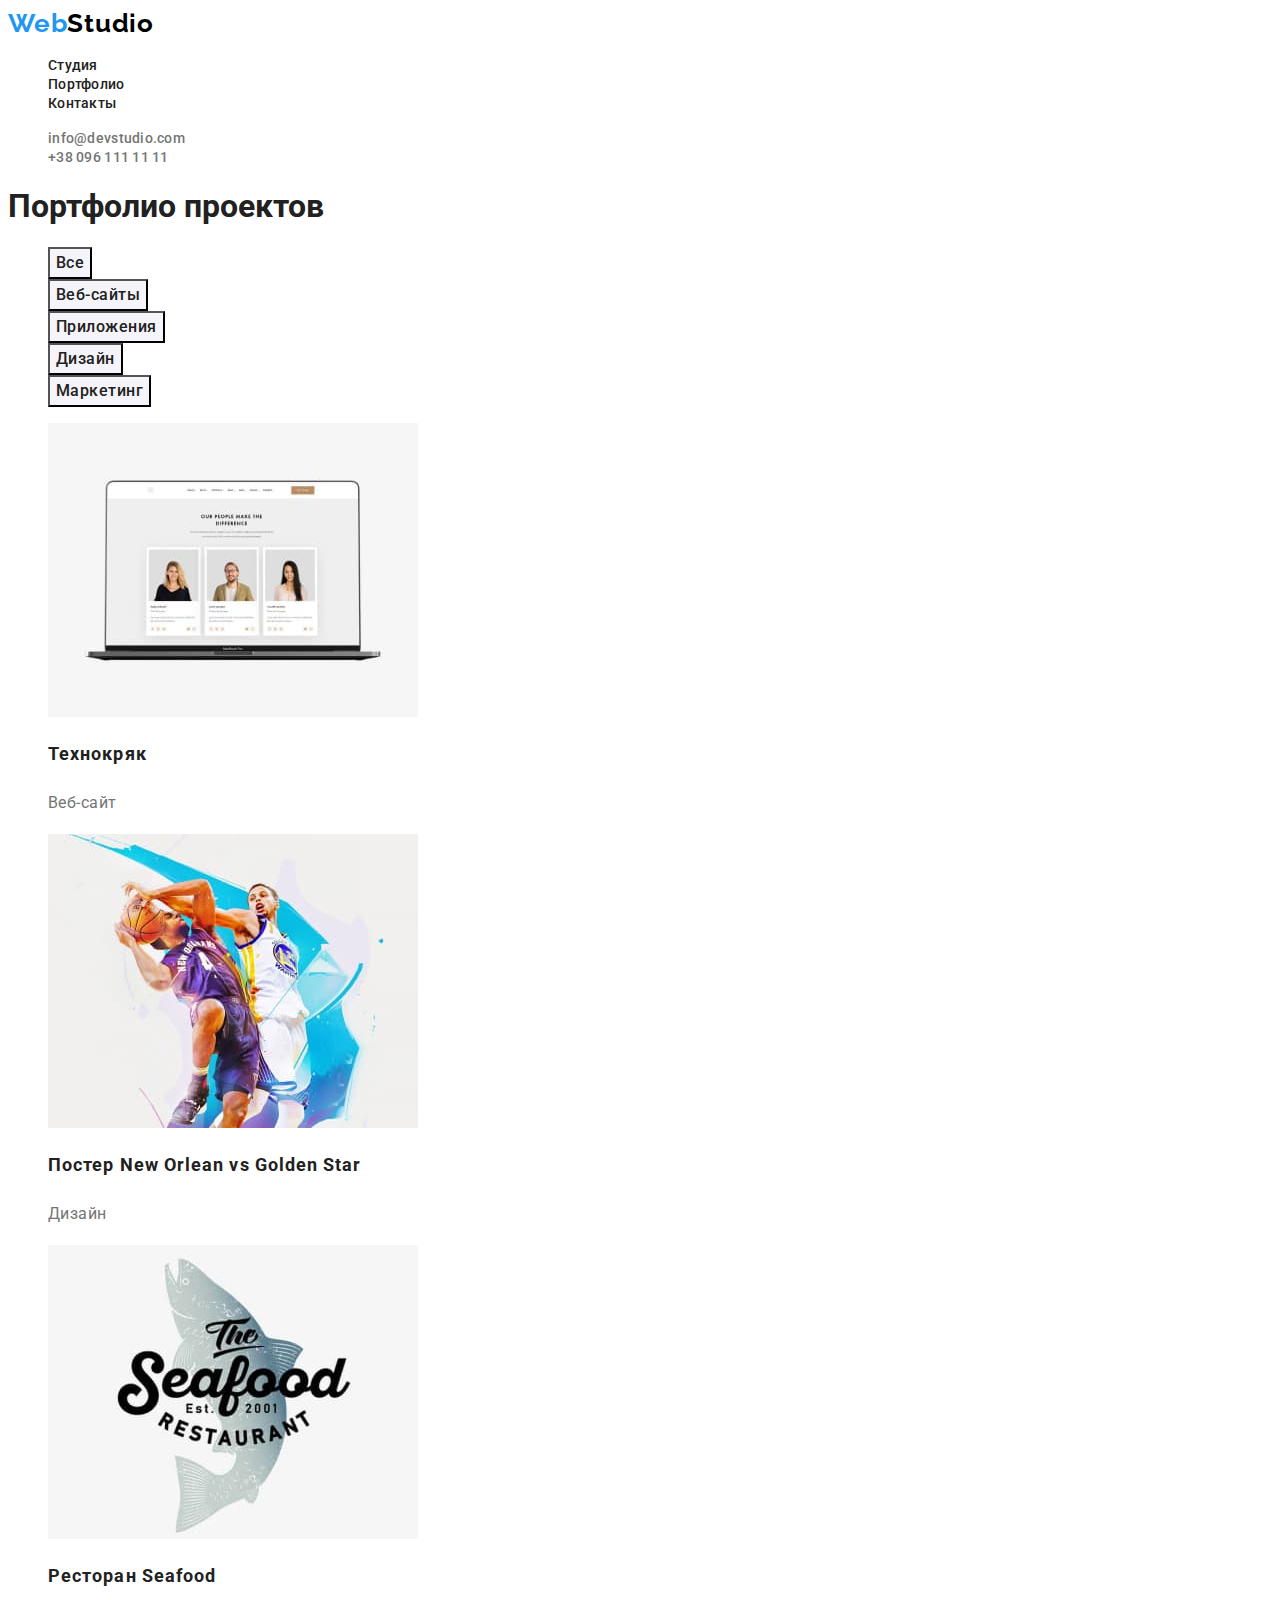
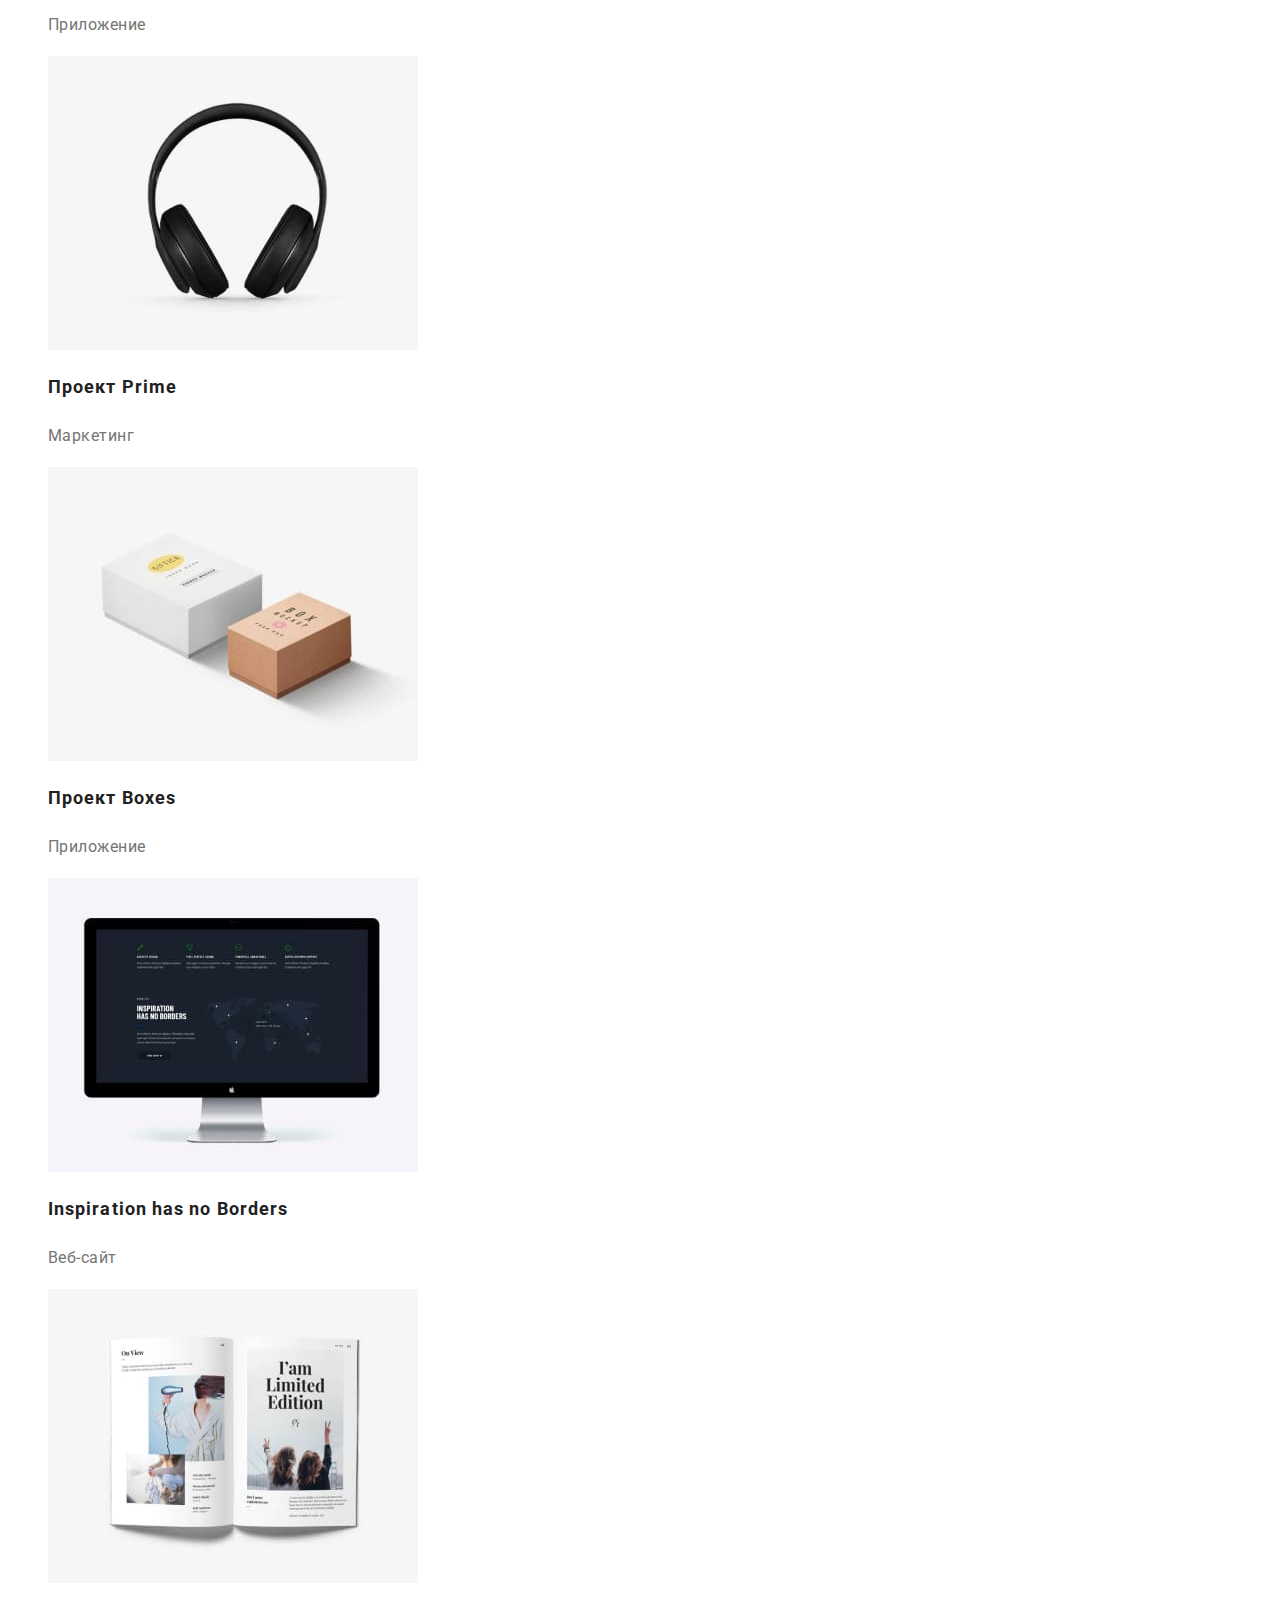
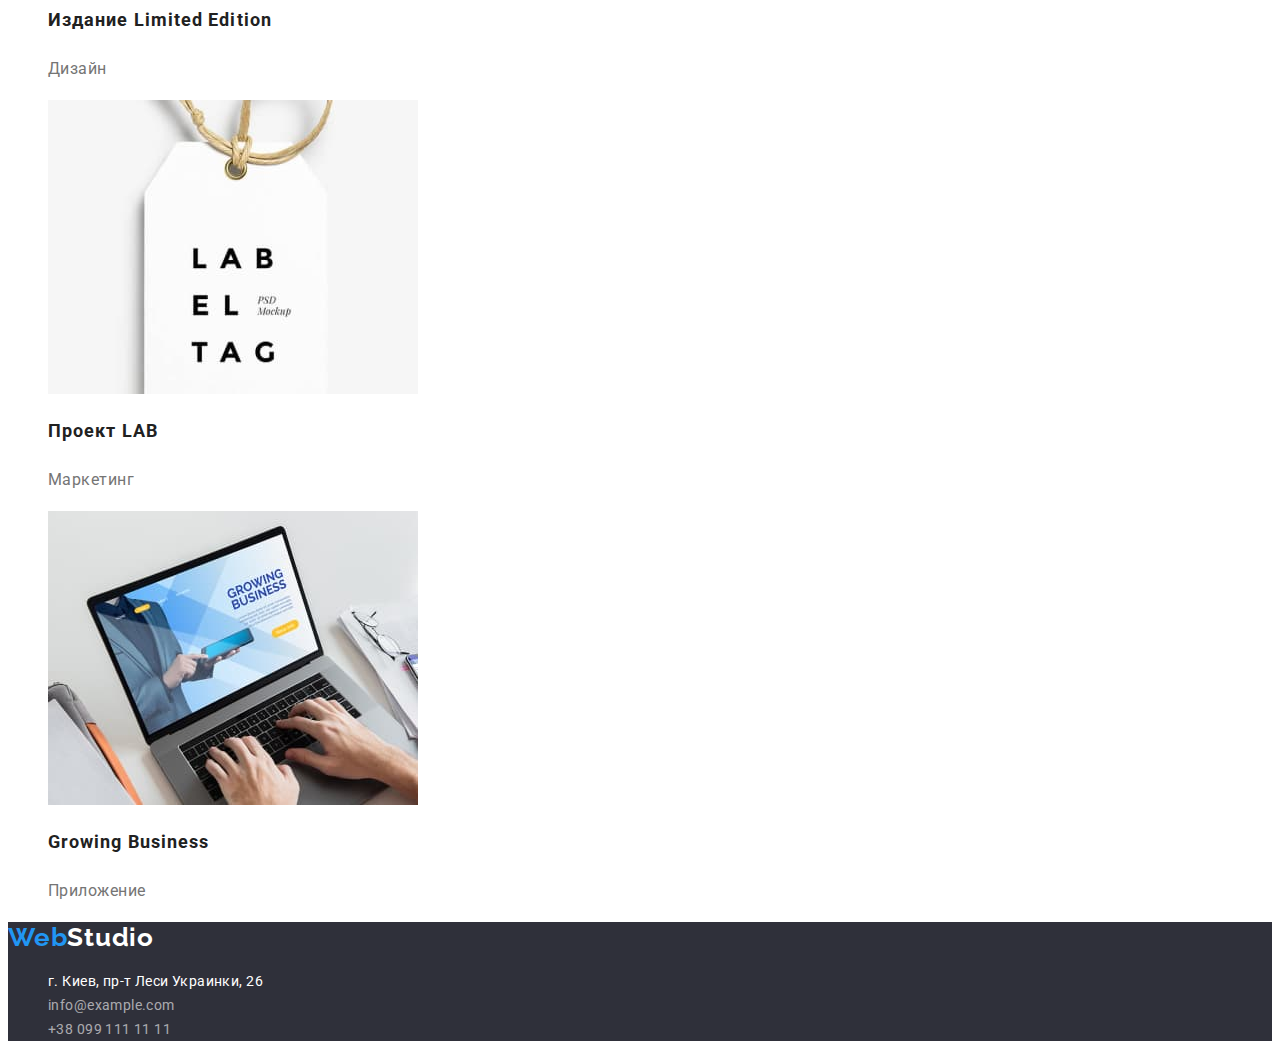
==== portfolio.html @ 9efcc140 "Копирует данные из репозитория №2" ====
<!DOCTYPE html>
<html lang="en">
  <head>
    <meta charset="UTF-8" />
    <meta http-equiv="X-UA-Compatible" content="IE=edge" />
    <meta name="viewport" content="width=device-width, initial-scale=1.0" />
    <title>Document</title>
    <link
      rel="stylesheet"
      href="https://cdnjs.cloudflare.com/ajax/libs/modern-normalize/1.1.0/modern-normalize.min.css"
      integrity="sha512-wpPYUAdjBVSE4KJnH1VR1HeZfpl1ub8YT/NKx4PuQ5NmX2tKuGu6U/JRp5y+Y8XG2tV+wKQpNHVUX03MfMFn9Q=="
      crossorigin="anonymous"
      referrerpolicy="no-referrer"
    />
    <link rel="stylesheet" href="./css/styles.css" />
    <link rel="preconnect" href="https://fonts.googleapis.com" />
    <link rel="preconnect" href="https://fonts.gstatic.com" crossorigin />
    <link
      href="https://fonts.googleapis.com/css2?family=Raleway:wght@700&family=Roboto:wght@400;500;700;900&display=swap"
      rel="stylesheet"
    />
  </head>
  <body>
    <!--Шапка сайта-->
    <header class="header">
      <nav>
        <a class="logo" href="./index.html">Web<span class="logo-part">Studio</span></a>
        <ul class="site-nav list">
          <li><a href="./index.html" class="link">Студия</a></li>
          <li><a href="./portfolio.html" class="link">Портфолио</a></li>
          <li><a href="" class="link">Контакты</a></li>
        </ul>
      </nav>
      <ul class="contacts list">
        <li><a href="mailto:info@devstudio.com" class="link">info@devstudio.com</a></li>
        <li><a href="tel:+380961111111" class="link">+38 096 111 11 11</a></li>
      </ul>
    </header>

    <!-- Основной контент -->
    <main>
      <!-- Портфолио проектов -->
      <section>
        <h1>Портфолио проектов</h1>
        <ul class="filter-list list">
          <li><button class="filter-item" type="button">Все</button></li>
          <li><button class="filter-item" type="button">Веб-сайты</button></li>
          <li><button class="filter-item" type="button">Приложения</button></li>
          <li><button class="filter-item" type="button">Дизайн</button></li>
          <li><button class="filter-item" type="button">Маркетинг</button></li>
        </ul>
        <ul class="projects-list list">
          <li>
            <img
              src="./images/project1.jpg"
              alt="ноутбук со страницей сайта"
              width="370"
              height="294"
            />
            <h2 class="project-title">Технокряк</h2>
            <p class="project-type">Веб-сайт</p>
          </li>
          <li>
            <img
              src="./images/project2.jpg"
              alt="двое мужчин играют в баскетбол "
              width="370"
              height="294"
            />
            <h2 class="project-title">Постер <span lang="en">New Orlean vs Golden Star</span></h2>
            <p class="project-type">Дизайн</p>
          </li>
          <li>
            <img src="./images/project3.jpg" alt="логотип ресторана" width="370" height="294" />
            <h2 class="project-title">Ресторан <span lang="en">Seafood</span></h2>
            <p class="project-type">Приложение</p>
          </li>
          <li>
            <img src="./images/project4.jpg" alt="наушники" width="370" height="294" />
            <h2 class="project-title">Проект <span lang="en">Prime</span></h2>
            <p class="project-type">Маркетинг</p>
          </li>
          <li>
            <img src="./images/project5.jpg" alt="две коробки" width="370" height="294" />
            <h2 class="project-title">Проект <span lang="en">Boxes</span></h2>
            <p class="project-type">Приложение</p>
          </li>
          <li>
            <img src="./images/project6.jpg" alt="монитор компьютера" width="370" height="294" />
            <h2 class="project-title" lang="en">Inspiration has no Borders</h2>
            <p class="project-type">Веб-сайт</p>
          </li>
          <li>
            <img src="./images/project7.jpg" alt="раскрытый журнал" width="370" height="294" />
            <h2 class="project-title">Издание <span lang="en">Limited Edition</span></h2>
            <p class="project-type">Дизайн</p>
          </li>
          <li>
            <img src="./images/project8.jpg" alt="этикетка с логотипом" width="370" height="294" />
            <h2 class="project-title">Проект <span lang="en">LAB</span></h2>
            <p class="project-type">Маркетинг</p>
          </li>
          <li>
            <img
              src="./images/project9.jpg"
              alt="руки на клавиатуре ноутбука"
              width="370"
              height="294"
            />
            <h2 class="project-title" lang="en">Growing Business</h2>
            <p class="project-type">Приложение</p>
          </li>
        </ul>
      </section>
    </main>

    <!--Подвал сайта-->
    <footer class="footer">
      <a class="logo" href="./index.html">Web<span class="logo-studio">Studio</span></a>
      <address class="address">
        <ul class="list">
          <li>
            <a
              class="location"
              href="https://goo.gl/maps/8b3qc9g8HUJVJRzd8"
              target="_blank"
              rel="noopener noreferrer"
              >г. Киев, пр-т Леси Украинки, 26</a
            >
          </li>
          <li>
            <a class="address-contacts" href="mailto:info@example.com">info@example.com</a>
          </li>
          <li>
            <a class="address-contacts" href="tel:+380991111111">+38 099 111 11 11</a>
          </li>
        </ul>
      </address>
    </footer>
  </body>
</html>
---- css/styles.css ----
:root {
  --accent-color: #2196f3;
  --main-txt-color: #212121;
  --secondary-txt-color: #757575;
  --contrast-txt-color: #ffffff;
  --main-title-color: #212121;
}

body {
  background-color: #ffffff;
  color: #212121;
  font-family: Roboto, sans-serif;
}

.list {
  list-style: none;
}

/* ---------------Шапка сайта--------------- */

.logo {
  font-family: Raleway;
  font-weight: 700;
  font-size: 26px;
  line-height: 1.19;
  letter-spacing: 0.03em;
  color: var(--accent-color);
  text-decoration: none;
}

.logo-part {
  color: #000000;
}

.site-nav .link {
  font-weight: 500;
  font-size: 14px;
  line-height: 1.14;
  letter-spacing: 0.02em;
  color: var(--main-txt-color);
  text-decoration: none;
}
.site-nav .link:hover,
.site-nav .link:focus {
  color: var(--accent-color);
}
.contacts .link {
  font-weight: 500;
  font-size: 14px;
  line-height: 1.14;
  letter-spacing: 0.02em;
  color: var(--secondary-txt-color);
  text-decoration: none;
}

.contacts .link:hover,
.contacts .link:focus {
  color: var(--accent-color);
}

/* ---------------Подвал сайта--------------- */
.logo-studio {
  color: var(--contrast-txt-color);
}

.footer {
  background-color: #2f303a;
}

.location {
  font-style: normal;
  font-size: 14px;
  line-height: 24px;
  letter-spacing: 0.03em;
  color: var(--contrast-txt-color);
  text-decoration: none;
}

.location:hover,
.location:focus {
  color: var(--accent-color);
}

.address-contacts {
  font-style: normal;
  font-size: 14px;
  line-height: 24px;
  letter-spacing: 0.03em;
  color: rgba(255, 255, 255, 0.6);
  text-decoration: none;
}

.address-contacts:hover,
.address-contacts:focus {
  color: var(--accent-color);
}

/* ---------------Страница Студия--------------- */
/* ---------------Главный баннер--------------- */
.hero {
  color: var(--contrast-txt-color);
  background-color: #2f303a;
}

.hero-title {
  font-weight: 900;
  font-size: 44px;
  line-height: 1.36;
  text-align: center;
  letter-spacing: 0.06em;
  text-transform: uppercase;
}

.hero-button {
  font-family: inherit;
  cursor: pointer;
  font-weight: 700;
  font-size: 16px;
  line-height: 1.88;
  text-align: center;
  letter-spacing: 0.06em;
  color: var(--contrast-txt-color);
  background-color: var(--accent-color);
}

.hero-button:hover,
.hero-button:focus {
  background-color: #188ce8;
}

/* ---------------Особенности--------------- */
.features-name {
  font-weight: 700;
  font-size: 14px;
  line-height: 1.14;
  letter-spacing: 0.03em;
  text-transform: uppercase;
}

.features-text {
  font-size: 14px;
  line-height: 1.7;
  letter-spacing: 0.03em;
  color: var(--secondary-txt-color);
}

/* ---------------Чем мы занимаемся--------------- */
.section-title {
  font-weight: 700;
  font-size: 36px;
  line-height: 1.17;
  text-align: center;
  letter-spacing: 0.03em;
  color: var(--main-title-color);
}
/* ---------------Наша команда--------------- */

.team {
  text-align: center;
  letter-spacing: 0.03em;
  background-color: #f5f4fa;
}

.member-item {
  font-size: 16px;
  line-height: 1.2;
}

.member-name {
  font-weight: 500;
}

.member-position {
  color: var(--secondary-txt-color);
}

/* ---------------Страница Портфолио--------------- */
/* ---------------Портфолио проектов--------------- */

.filter-item {
  cursor: pointer;
  font-family: inherit;
  font-weight: 500;
  font-size: 16px;
  line-height: 1.63;
  text-align: center;
  letter-spacing: 0.03em;
  color: var(--main-txt-color);
  background-color: #f5f4fa;
}

.filter-item:hover,
.filter-item:focus {
  color: var(--contrast-txt-color);
  background-color: var(--accent-color);
}

.project-title {
  font-weight: 700;
  font-size: 18px;
  line-height: 2;
  letter-spacing: 0.06em;
}
.project-type {
  font-size: 16px;
  line-height: 1.88;
  letter-spacing: 0.03em;
  color: var(--secondary-txt-color);
}
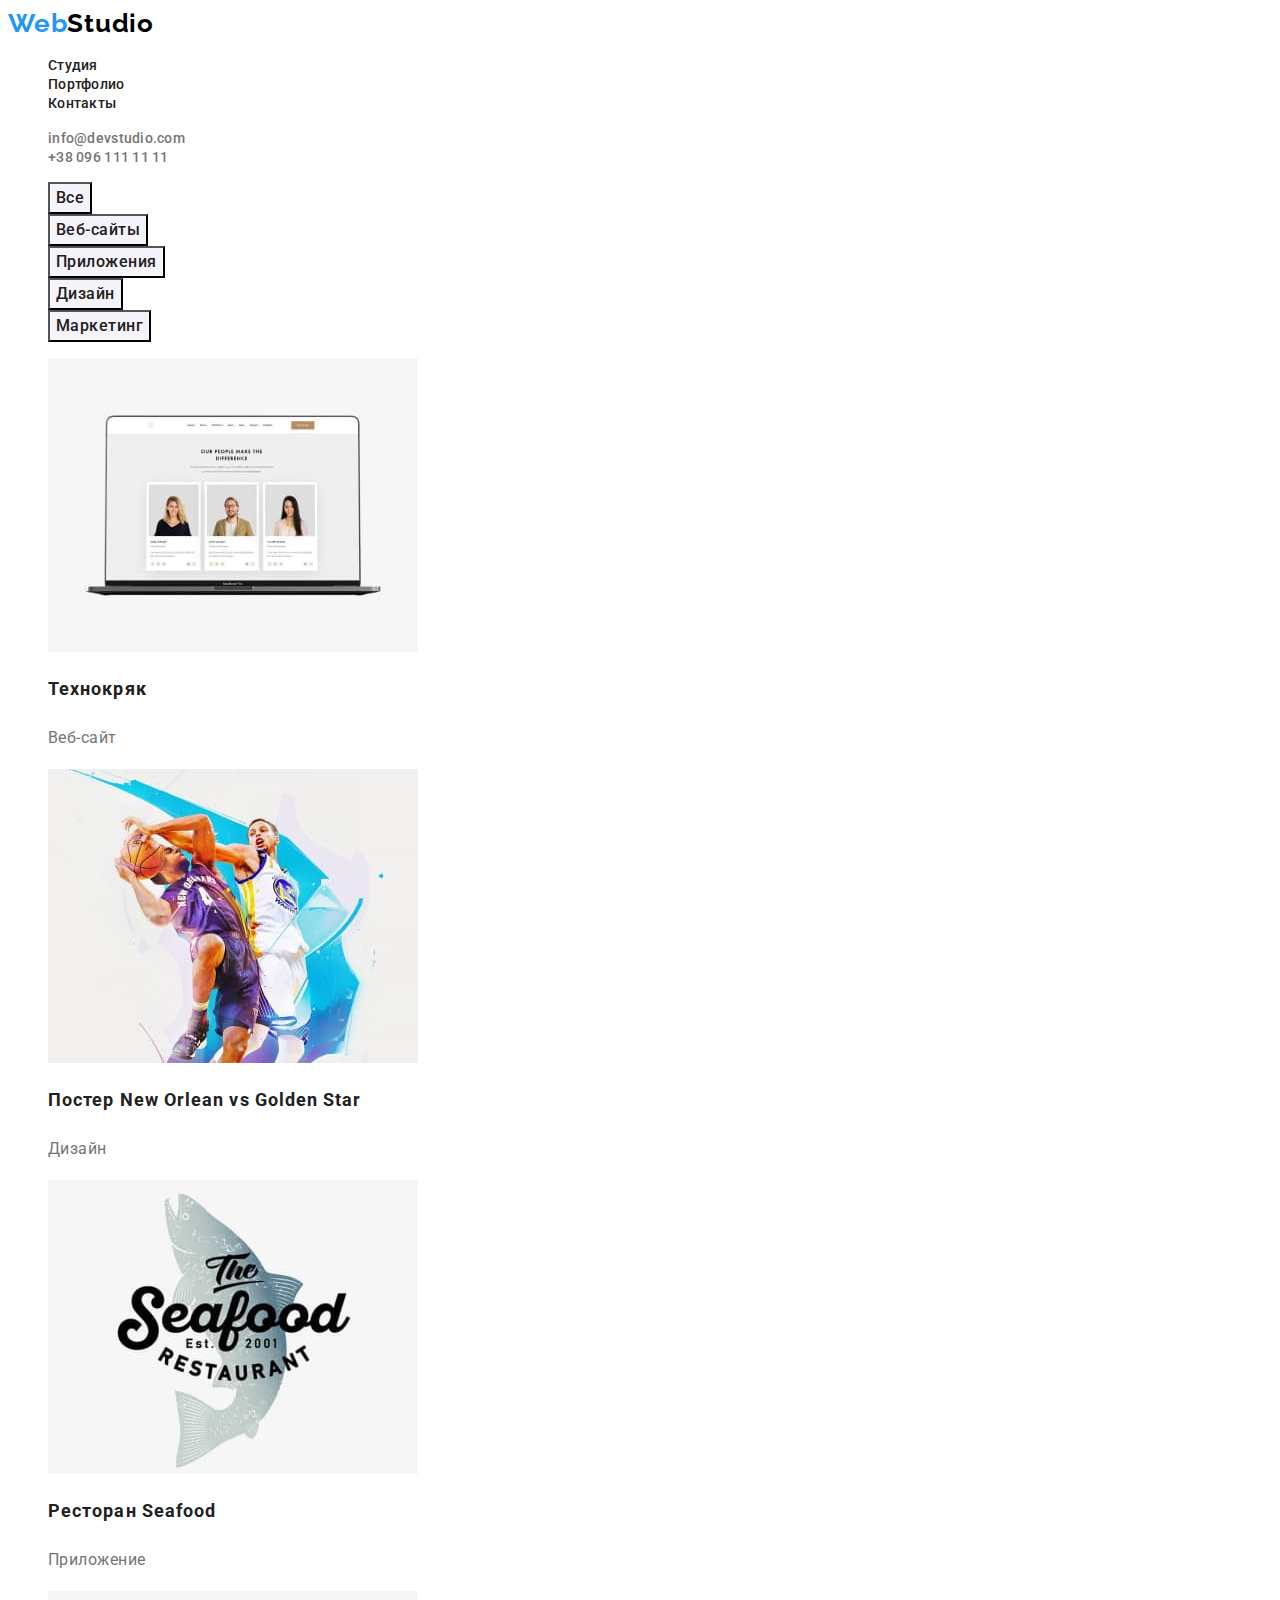
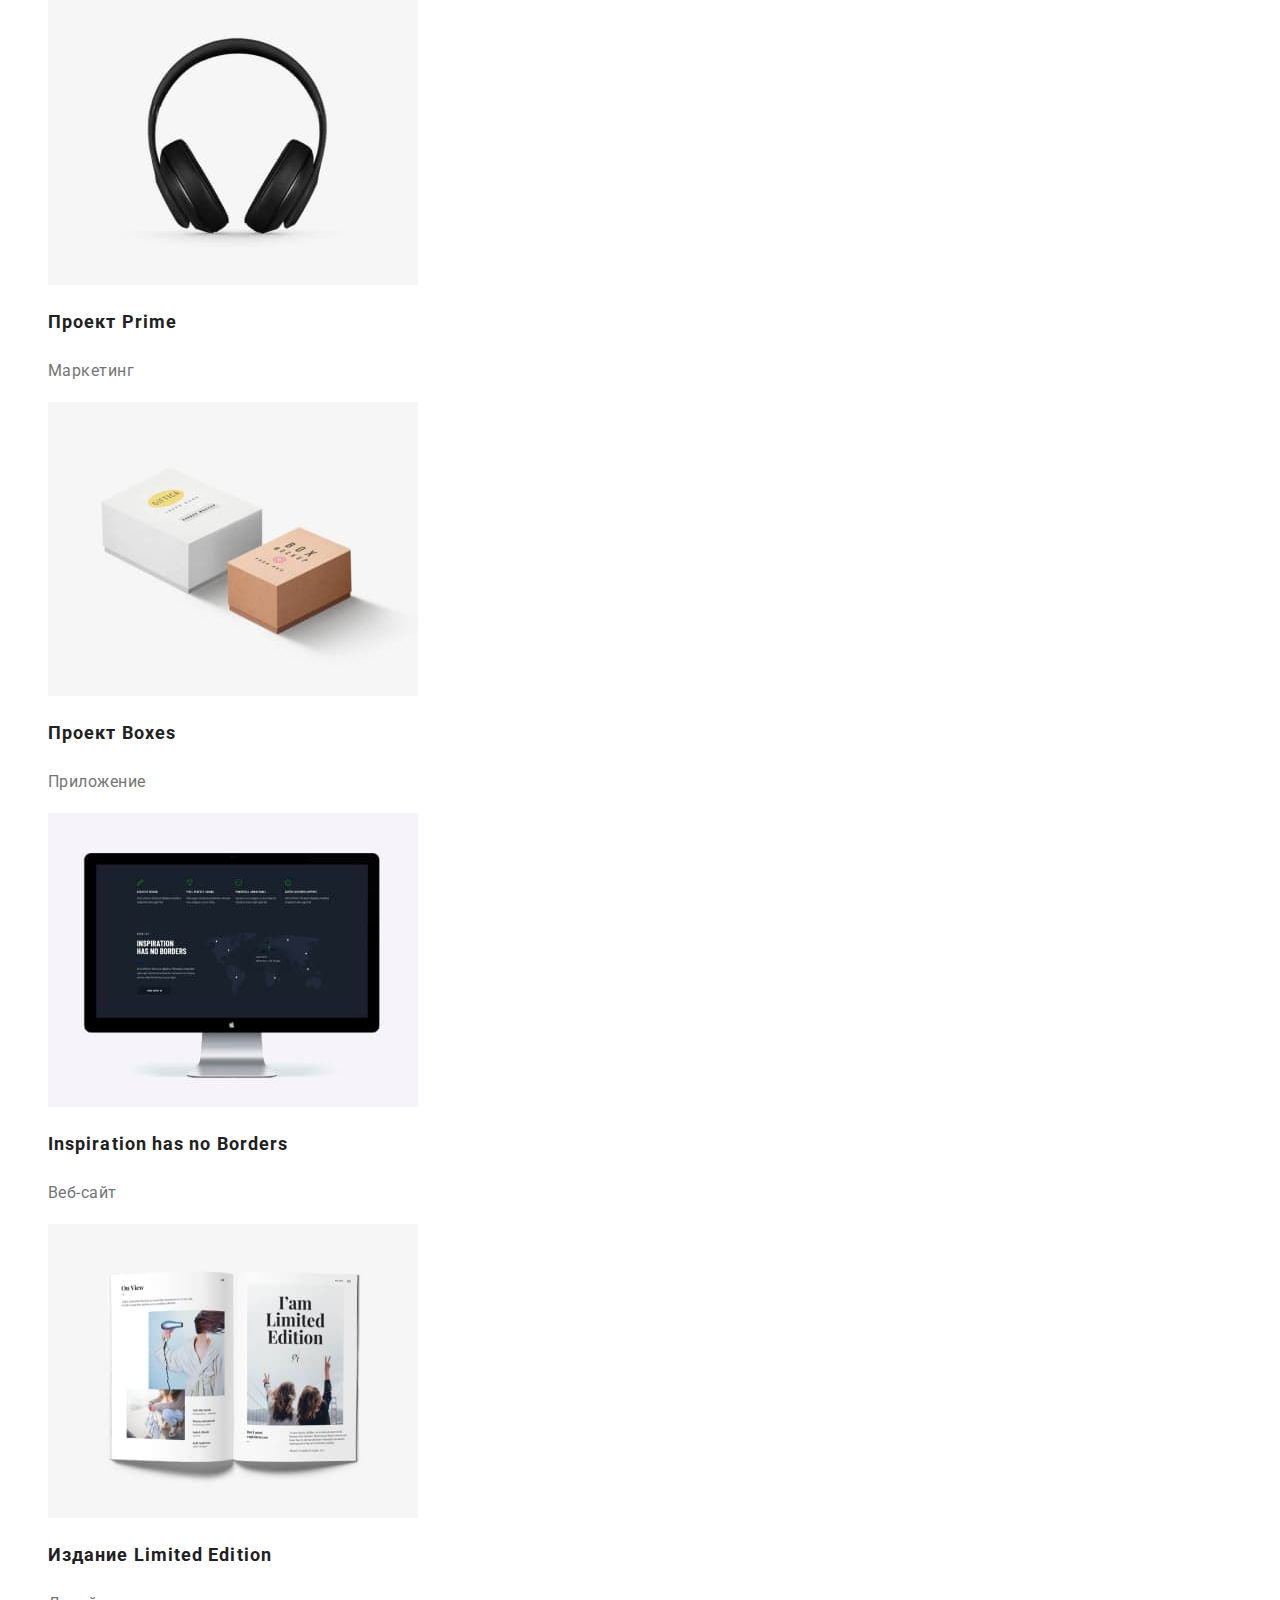
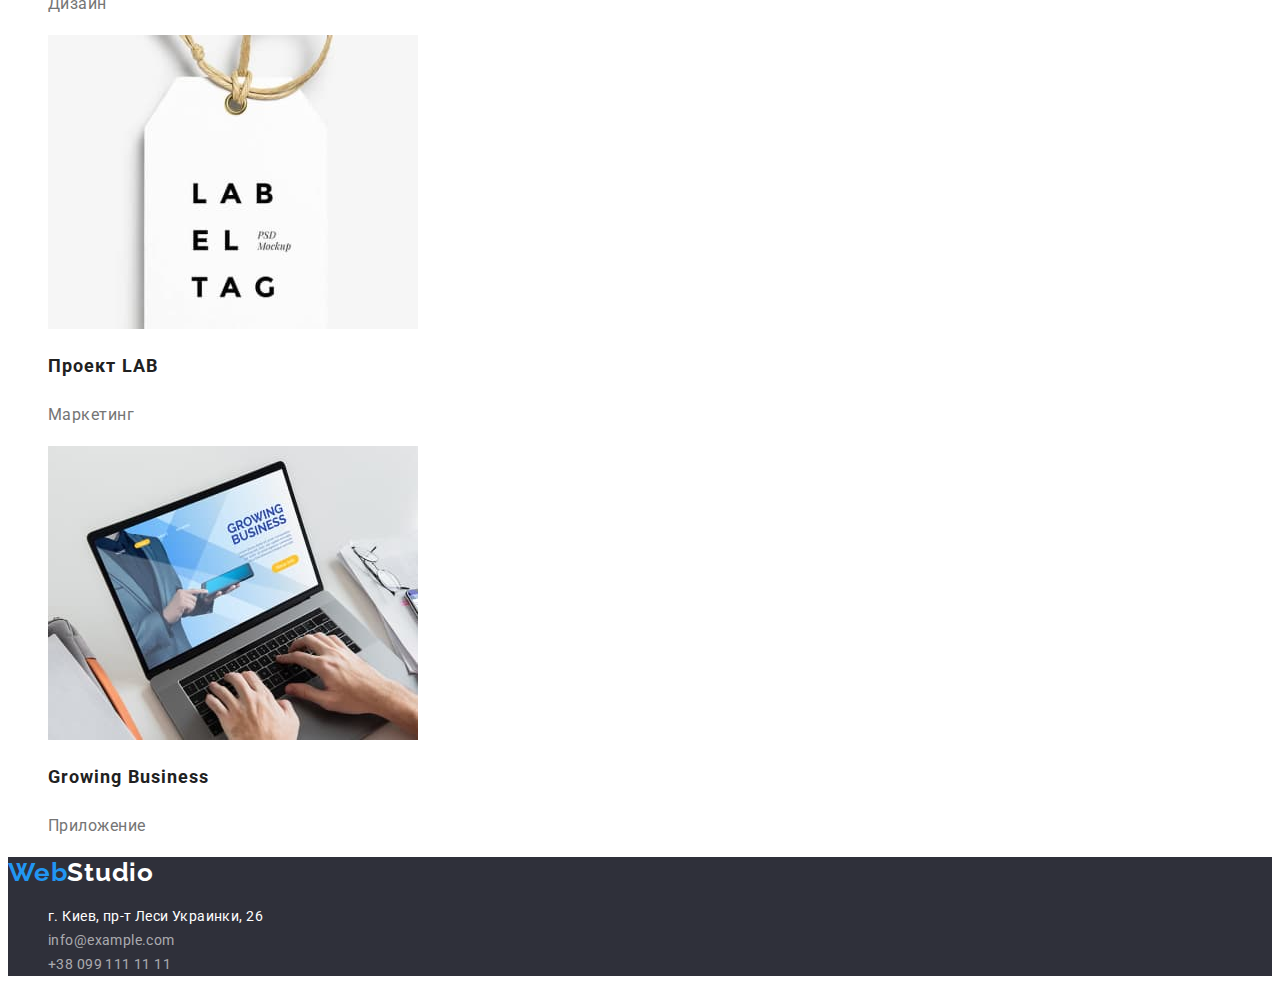
==== commit 9c50480b: "Скрывает заголовки" ====
--- a/portfolio.html
+++ b/portfolio.html
@@ -41,7 +41,7 @@
     <main>
       <!-- Портфолио проектов -->
       <section>
-        <h1>Портфолио проектов</h1>
+        <h1 class="visually-hidden">Портфолио проектов</h1>
         <ul class="filter-list list">
           <li><button class="filter-item" type="button">Все</button></li>
           <li><button class="filter-item" type="button">Веб-сайты</button></li>
--- a/css/styles.css
+++ b/css/styles.css
@@ -16,6 +16,17 @@
   list-style: none;
 }
 
+.visually-hidden {
+  position: absolute;
+  clip: rect(0 0 0 0);
+  width: 1px;
+  height: 1px;
+  margin: -1px;
+  border: 0;
+  padding: 0;
+  overflow: hidden;
+}
+
 /* ---------------Шапка сайта--------------- */
 
 .logo {
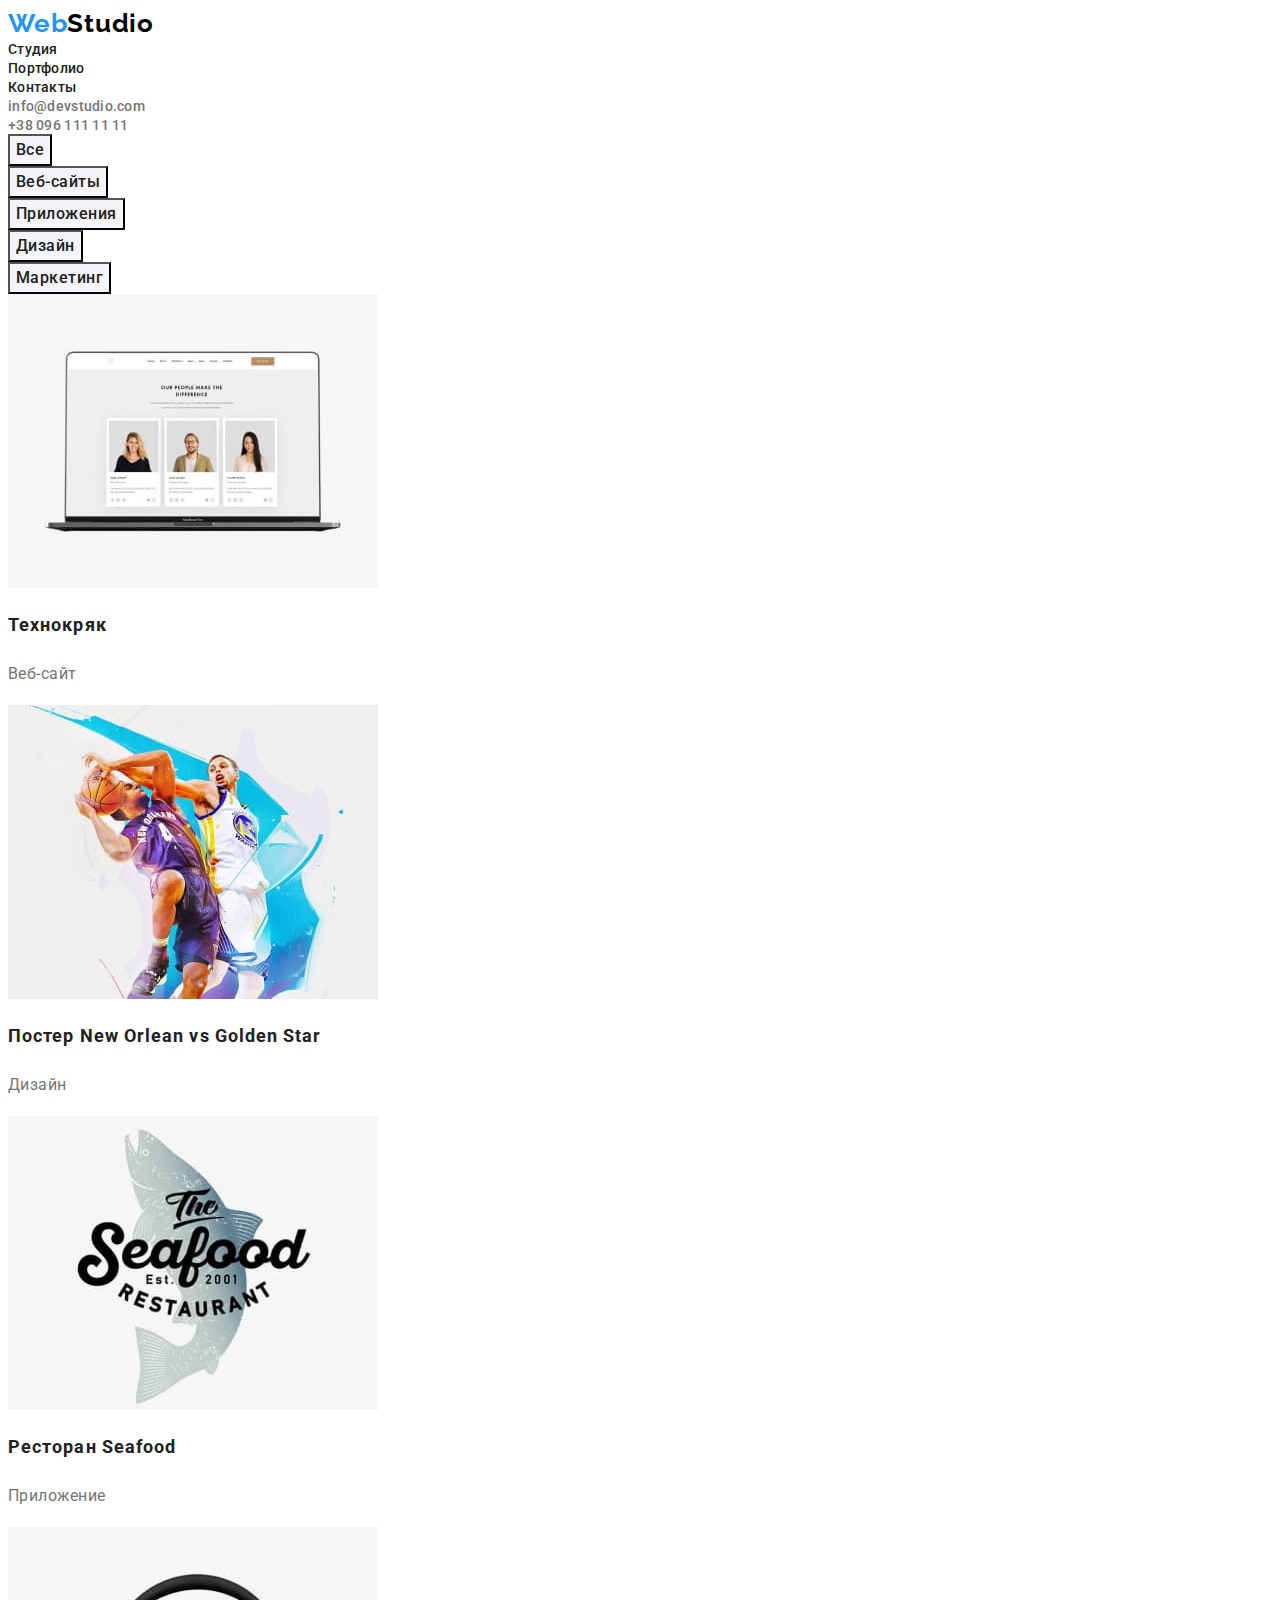
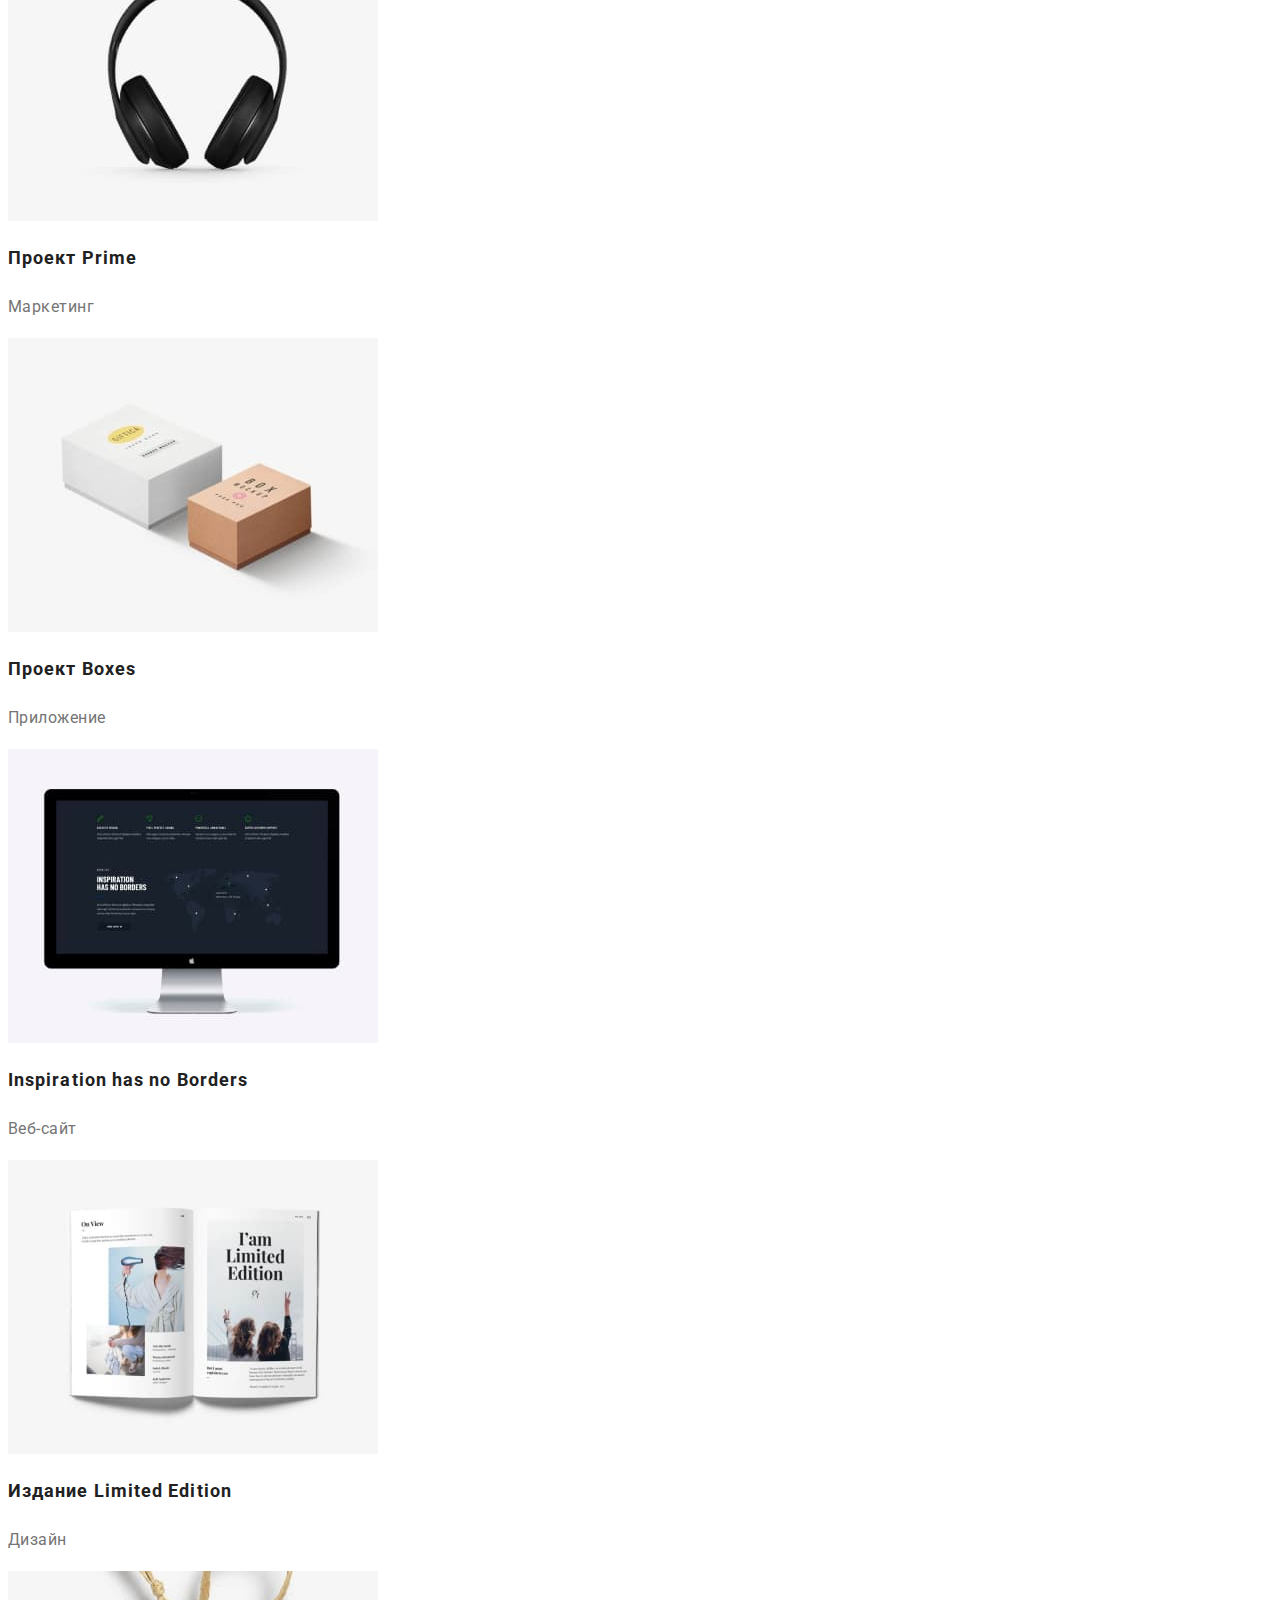
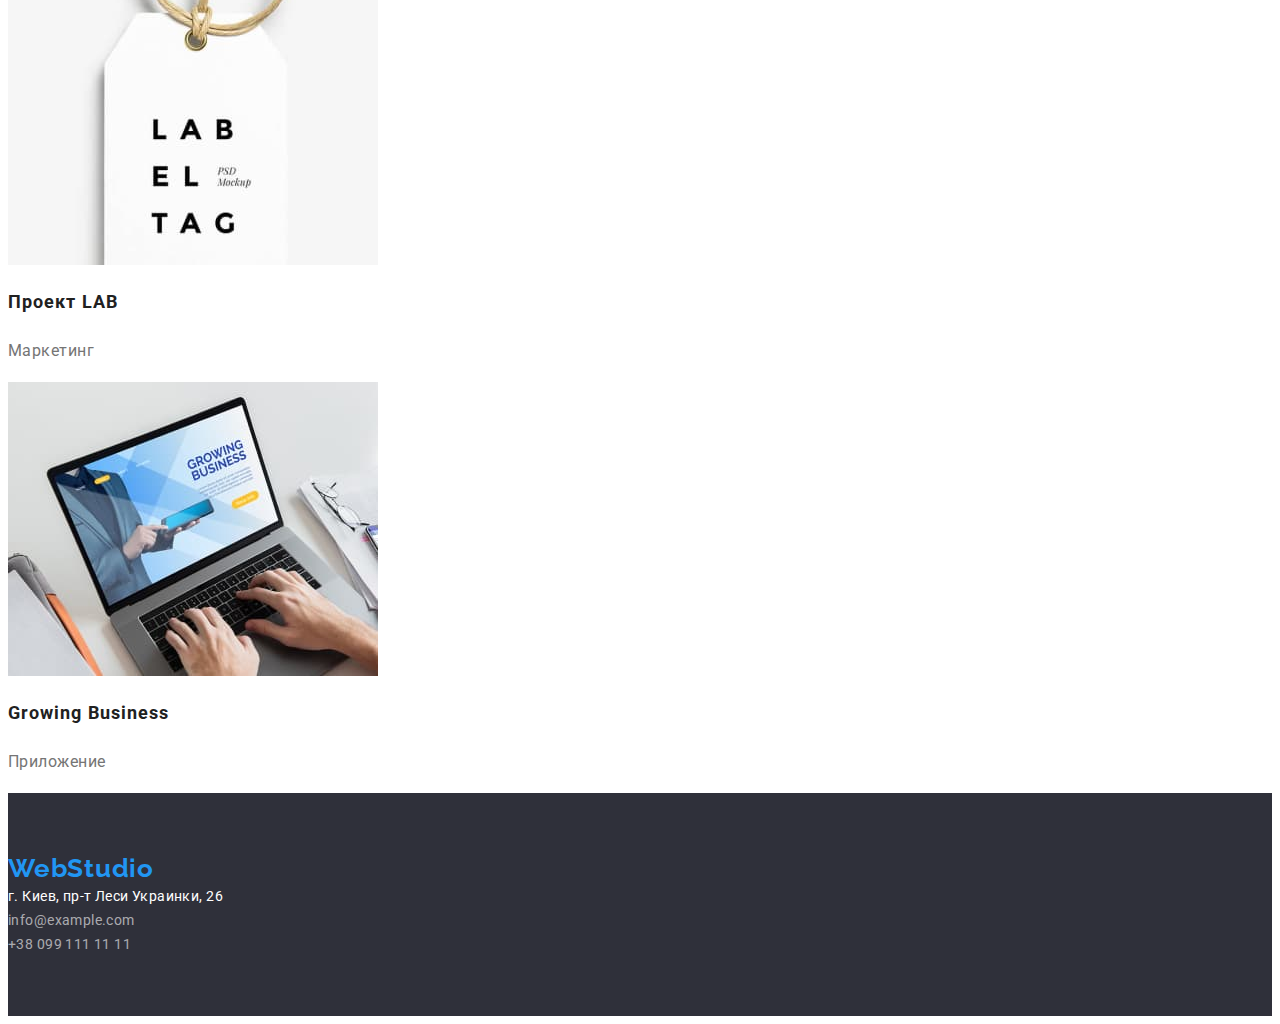
==== commit 37b2fc5a: "Добавляет геометрию блоков на главной странице" ====
--- a/portfolio.html
+++ b/portfolio.html
@@ -4,7 +4,13 @@
     <meta charset="UTF-8" />
     <meta http-equiv="X-UA-Compatible" content="IE=edge" />
     <meta name="viewport" content="width=device-width, initial-scale=1.0" />
-    <title>Document</title>
+    <title>Студия</title>
+    <link
+      href="https://fonts.googleapis.com/css2?family=Raleway:wght@700&family=Roboto:wght@400;500;700;900&display=swap"
+      rel="stylesheet"
+    />
+    <link rel="preconnect" href="https://fonts.googleapis.com" />
+    <link rel="preconnect" href="https://fonts.gstatic.com" crossorigin />
     <link
       rel="stylesheet"
       href="https://cdnjs.cloudflare.com/ajax/libs/modern-normalize/1.1.0/modern-normalize.min.css"
@@ -13,12 +19,6 @@
       referrerpolicy="no-referrer"
     />
     <link rel="stylesheet" href="./css/styles.css" />
-    <link rel="preconnect" href="https://fonts.googleapis.com" />
-    <link rel="preconnect" href="https://fonts.gstatic.com" crossorigin />
-    <link
-      href="https://fonts.googleapis.com/css2?family=Raleway:wght@700&family=Roboto:wght@400;500;700;900&display=swap"
-      rel="stylesheet"
-    />
   </head>
   <body>
     <!--Шапка сайта-->
--- a/css/styles.css
+++ b/css/styles.css
@@ -13,6 +13,8 @@
 }
 
 .list {
+  padding: 0;
+  margin: 0;
   list-style: none;
 }
 
@@ -27,6 +29,18 @@
   overflow: hidden;
 }
 
+.container {
+  width: 1200px;
+  margin: 0 auto;
+  padding: 0 15px;
+  outline: 2px solid tomato;
+}
+
+.section {
+  padding-top: 94px;
+  padding-bottom: 94px;
+}
+
 /* ---------------Шапка сайта--------------- */
 
 .logo {
@@ -70,11 +84,16 @@
 }
 
 /* ---------------Подвал сайта--------------- */
+/* .footer a {
+  display: inline-block; */
+}
 .logo-studio {
   color: var(--contrast-txt-color);
 }
 
 .footer {
+  padding-top: 60px;
+  padding-bottom: 60px;
   background-color: #2f303a;
 }
 
@@ -105,19 +124,24 @@
 .address-contacts:focus {
   color: var(--accent-color);
 }
+
 
 /* ---------------Страница Студия--------------- */
 /* ---------------Главный баннер--------------- */
 .hero {
   color: var(--contrast-txt-color);
   background-color: #2f303a;
+
+  text-align: center;
 }
 
 .hero-title {
+  margin-top: 0;
+  margin-bottom: 30px;
   font-weight: 900;
   font-size: 44px;
   line-height: 1.36;
-  text-align: center;
+
   letter-spacing: 0.06em;
   text-transform: uppercase;
 }
@@ -141,6 +165,9 @@
 
 /* ---------------Особенности--------------- */
 .features-name {
+  margin-top: 0;
+  margin-bottom: 10;
+
   font-weight: 700;
   font-size: 14px;
   line-height: 1.14;
@@ -149,6 +176,8 @@
 }
 
 .features-text {
+  margin-top: 0;
+  margin-bottom: 0;
   font-size: 14px;
   line-height: 1.7;
   letter-spacing: 0.03em;
@@ -156,7 +185,14 @@
 }
 
 /* ---------------Чем мы занимаемся--------------- */
+.services {
+  padding-top: 0;
+}
+
 .section-title {
+  margin-top: 0;
+  margin-bottom: 50px;
+
   font-weight: 700;
   font-size: 36px;
   line-height: 1.17;
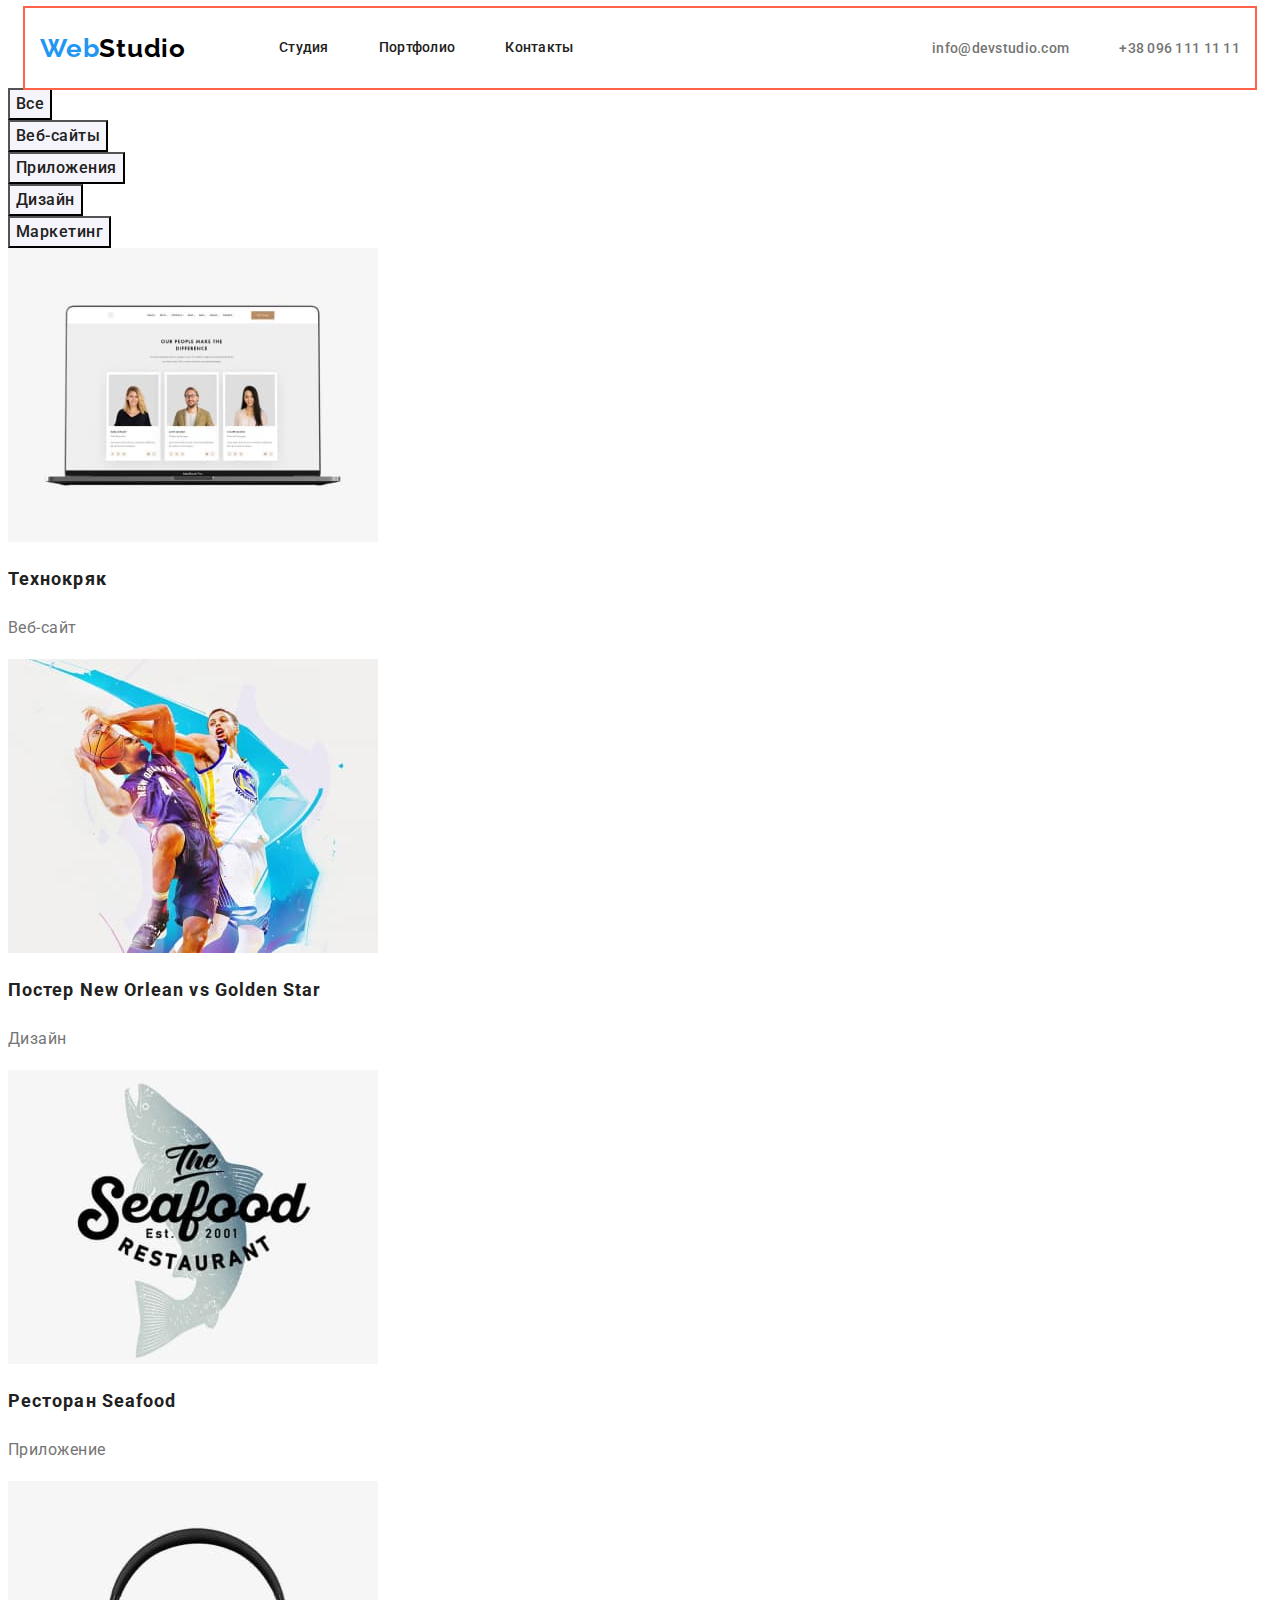
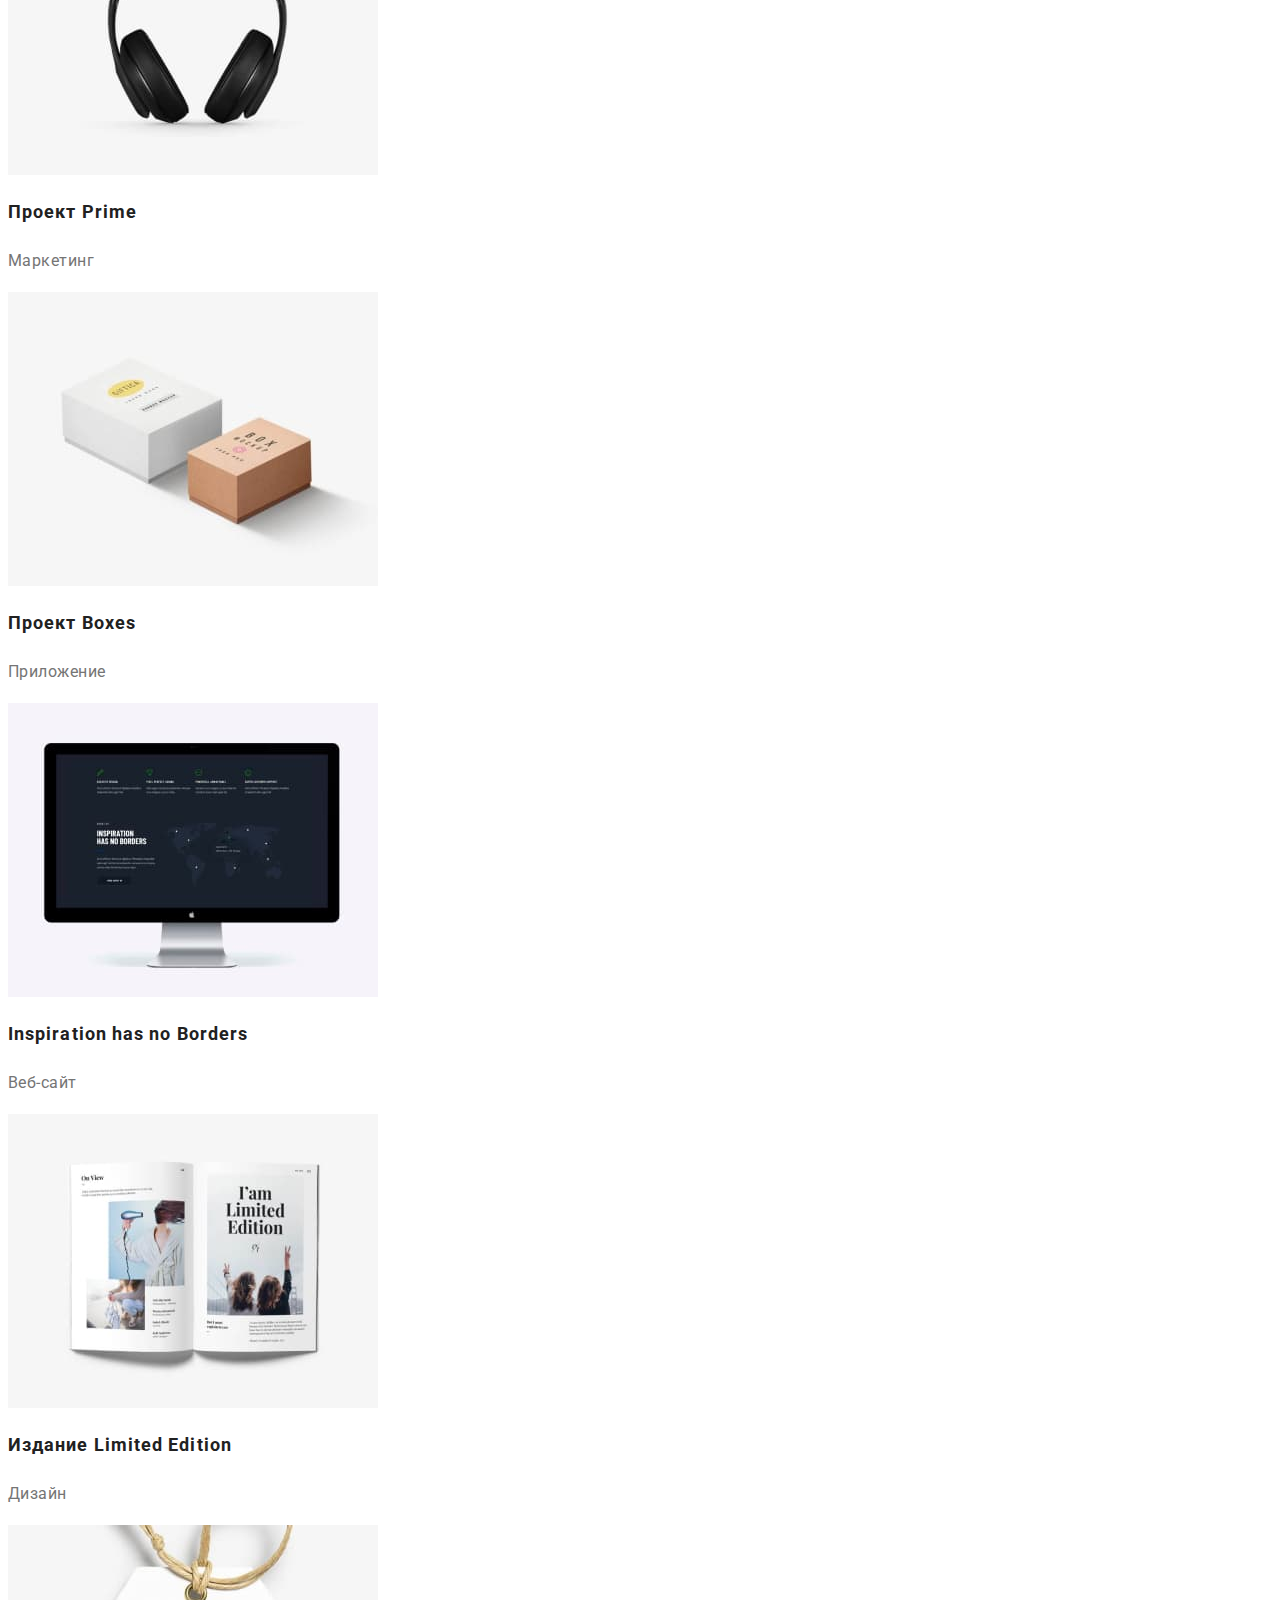
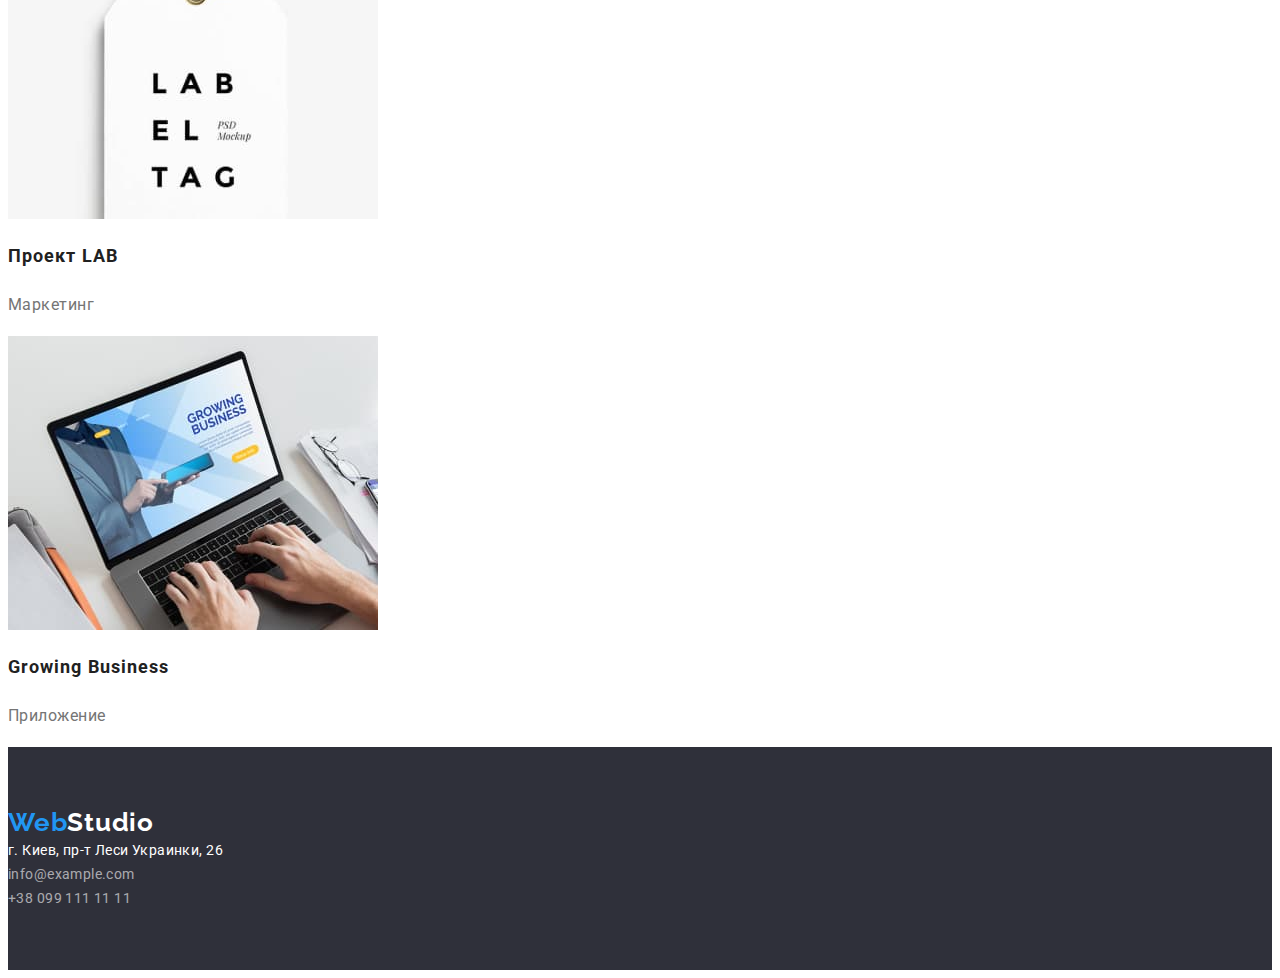
==== commit 628127d7: "Выравнивает блоки в шапке сайта" ====
--- a/portfolio.html
+++ b/portfolio.html
@@ -23,18 +23,22 @@
   <body>
     <!--Шапка сайта-->
     <header class="header">
-      <nav>
-        <a class="logo" href="./index.html">Web<span class="logo-part">Studio</span></a>
-        <ul class="site-nav list">
-          <li><a href="./index.html" class="link">Студия</a></li>
-          <li><a href="./portfolio.html" class="link">Портфолио</a></li>
-          <li><a href="" class="link">Контакты</a></li>
+      <div class="container header-items">
+        <nav class="nav">
+          <a class="logo" href="./index.html">Web<span class="logo-part">Studio</span></a>
+          <ul class="site-nav list">
+            <li class="item"><a href="./index.html" class="link">Студия</a></li>
+            <li class="item"><a href="./portfolio.html" class="link">Портфолио</a></li>
+            <li class="item"><a href="" class="link">Контакты</a></li>
+          </ul>
+        </nav>
+        <ul class="contacts list">
+          <li class="item">
+            <a href="mailto:info@devstudio.com" class="link">info@devstudio.com</a>
+          </li>
+          <li class="item"><a href="tel:+380961111111" class="link">+38 096 111 11 11</a></li>
         </ul>
-      </nav>
-      <ul class="contacts list">
-        <li><a href="mailto:info@devstudio.com" class="link">info@devstudio.com</a></li>
-        <li><a href="tel:+380961111111" class="link">+38 096 111 11 11</a></li>
-      </ul>
+      </div>
     </header>
 
     <!-- Основной контент -->
--- a/css/styles.css
+++ b/css/styles.css
@@ -58,6 +58,10 @@
 }
 
 .site-nav .link {
+  display: block;
+  padding-top: 32px;
+  padding-bottom: 32px;
+
   font-weight: 500;
   font-size: 14px;
   line-height: 1.14;
@@ -65,10 +69,29 @@
   color: var(--main-txt-color);
   text-decoration: none;
 }
+
 .site-nav .link:hover,
 .site-nav .link:focus {
   color: var(--accent-color);
 }
+
+.site-nav {
+  display: flex;
+  margin-left: 93px;
+}
+
+.site-nav .item:not(:last-child) {
+  margin-right: 50px;
+}
+
+.contacts {
+  display: flex;
+}
+
+.contacts .item:not(:last-child) {
+  margin-right: 50px;
+}
+
 .contacts .link {
   font-weight: 500;
   font-size: 14px;
@@ -83,10 +106,19 @@
   color: var(--accent-color);
 }
 
+.nav {
+  display: flex;
+  align-items: center;
+}
+
+.header-items {
+  display: flex;
+  align-items: center;
+  justify-content: space-between;
+}
+
 /* ---------------Подвал сайта--------------- */
-/* .footer a {
-  display: inline-block; */
-}
+
 .logo-studio {
   color: var(--contrast-txt-color);
 }
@@ -125,10 +157,11 @@
   color: var(--accent-color);
 }
 
-
 /* ---------------Страница Студия--------------- */
 /* ---------------Главный баннер--------------- */
 .hero {
+  padding-top: 200px;
+  padding-bottom: 200px;
   color: var(--contrast-txt-color);
   background-color: #2f303a;
 
@@ -138,10 +171,12 @@
 .hero-title {
   margin-top: 0;
   margin-bottom: 30px;
+  /* padding-right: 452px;
+  padding-left: 452px; */
+
   font-weight: 900;
   font-size: 44px;
   line-height: 1.36;
-
   letter-spacing: 0.06em;
   text-transform: uppercase;
 }
@@ -154,6 +189,12 @@
   line-height: 1.88;
   text-align: center;
   letter-spacing: 0.06em;
+
+  border-radius: 4px;
+  padding: 10px 32px;
+  min-width: 200px;
+  border: 2px solid transparent;
+
   color: var(--contrast-txt-color);
   background-color: var(--accent-color);
 }
@@ -161,6 +202,7 @@
 .hero-button:hover,
 .hero-button:focus {
   background-color: #188ce8;
+  box-shadow: 0px 4px 4px rgba(0, 0, 0, 0.15);
 }
 
 /* ---------------Особенности--------------- */
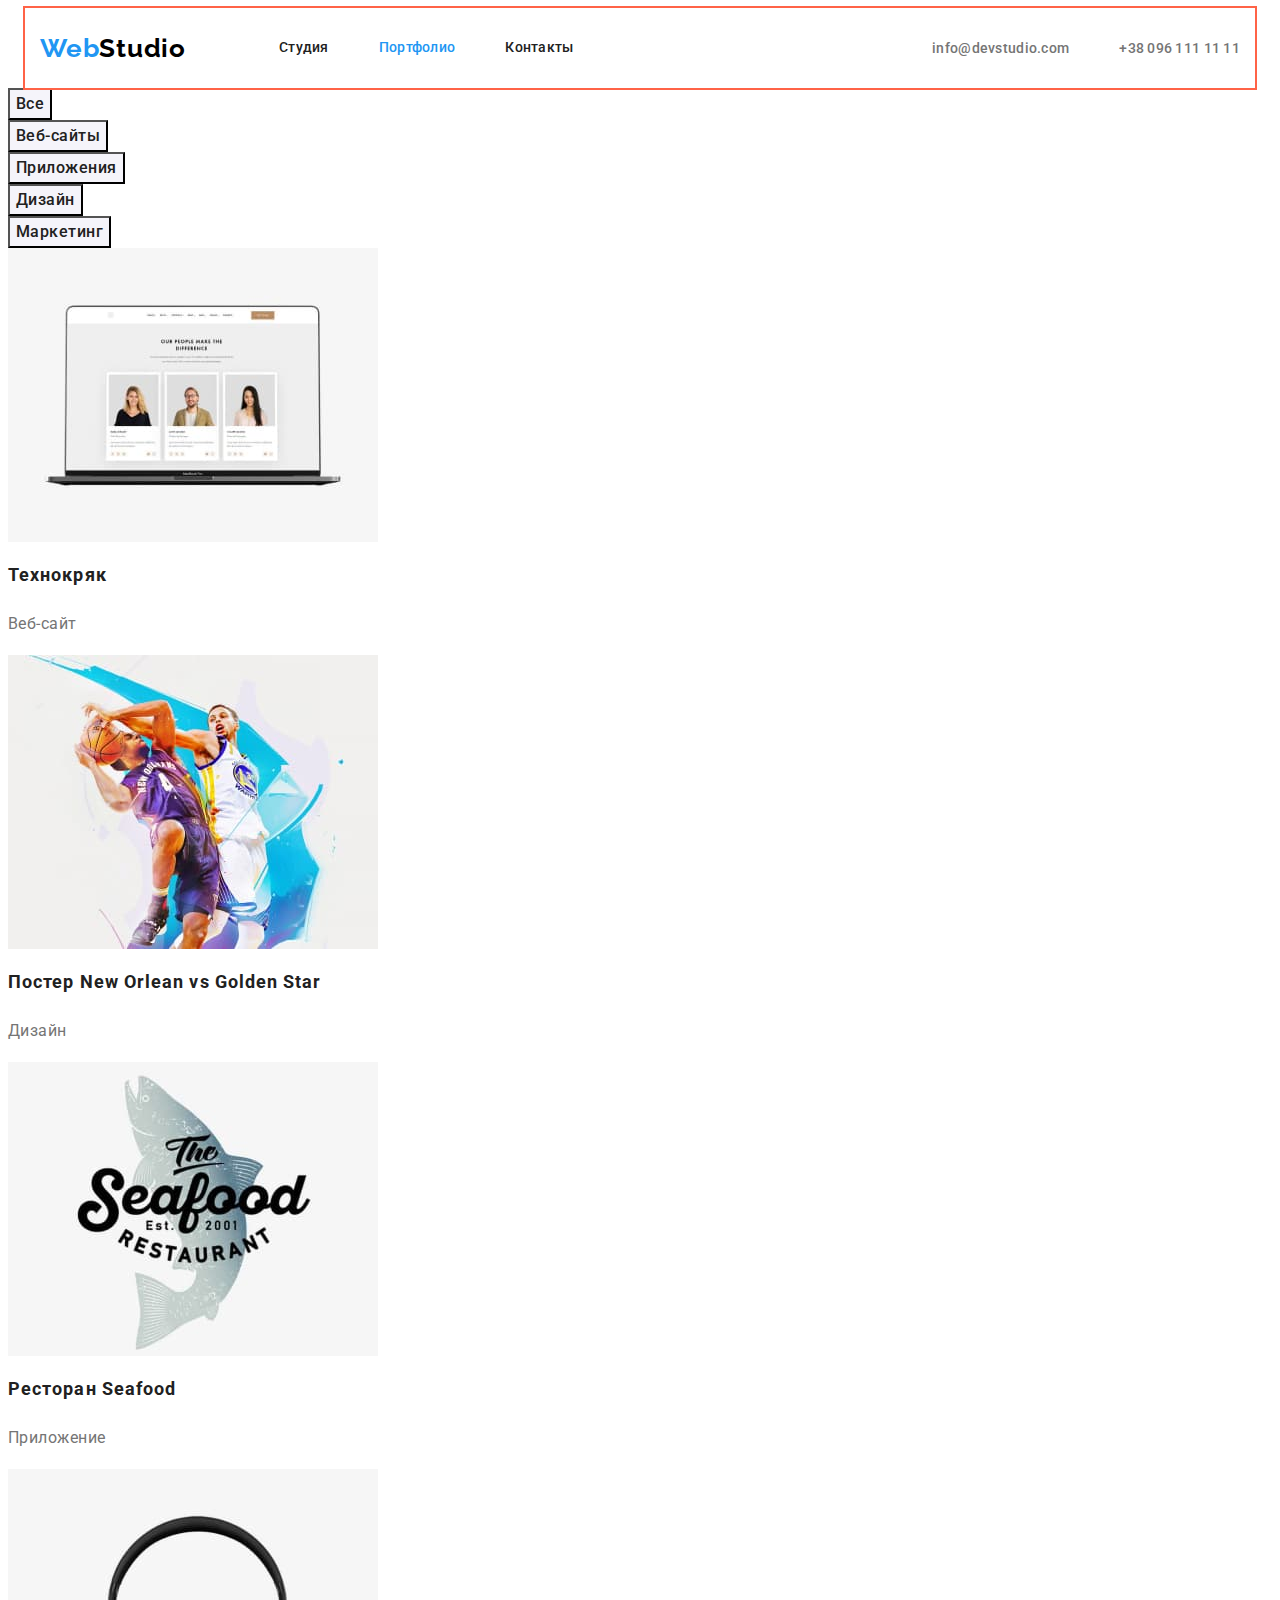
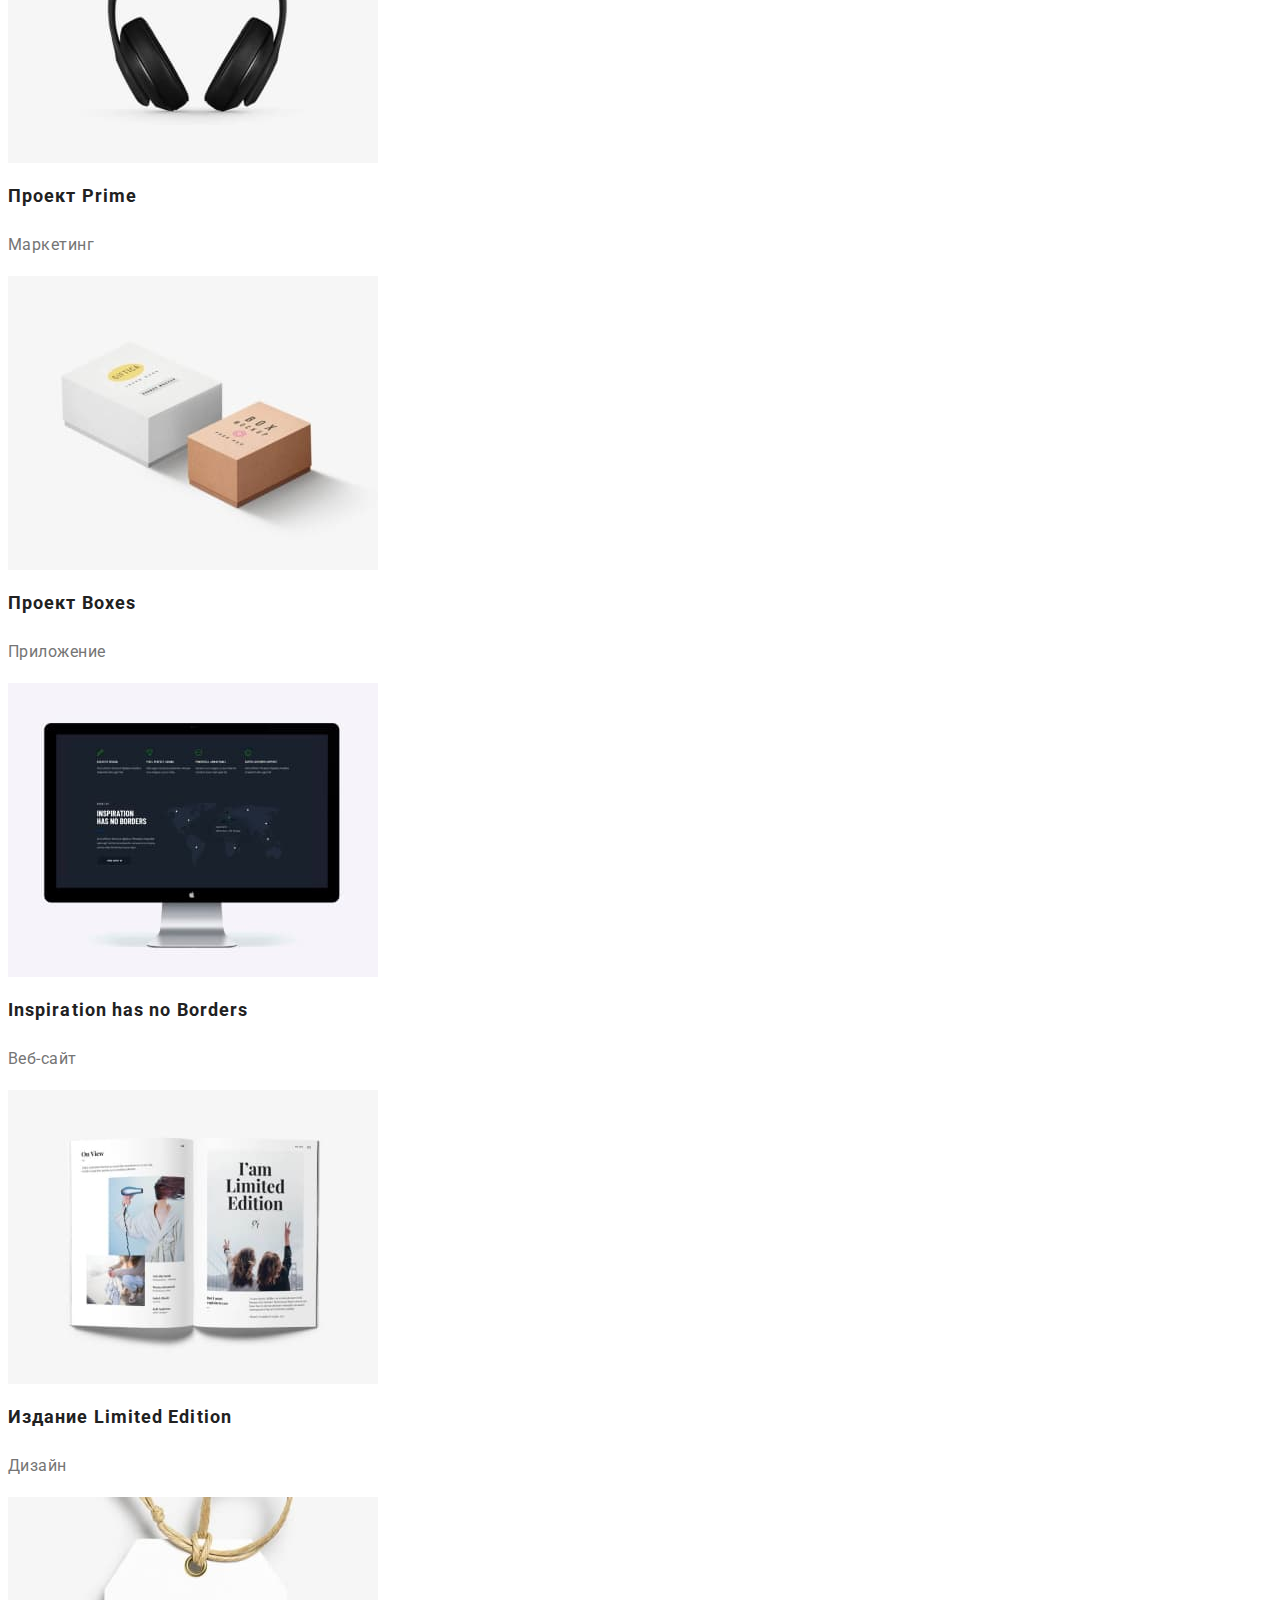
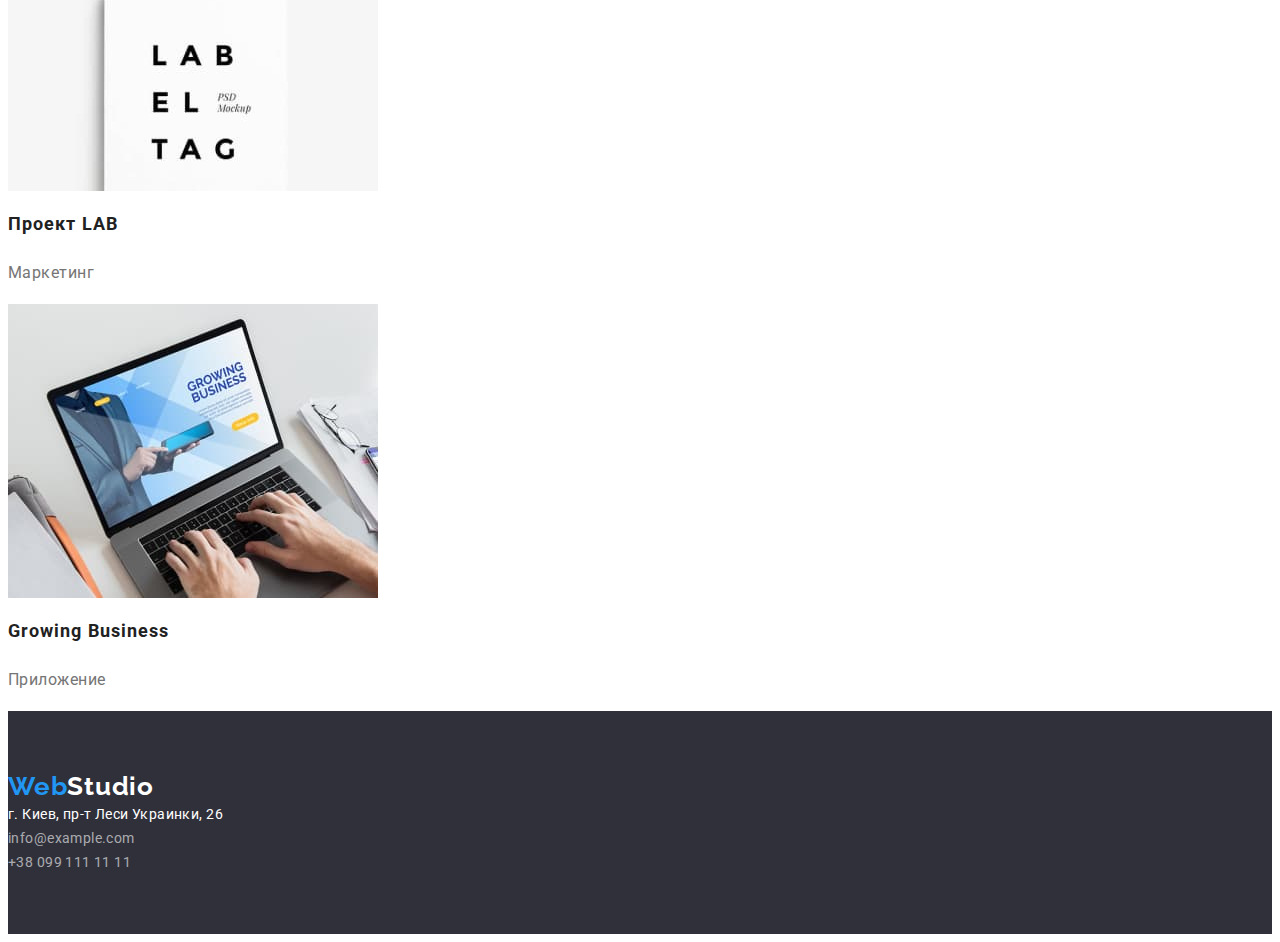
==== commit 9c9c38a8: "Добавляет геометрию для секций особенности и чем мы занимаемся" ====
--- a/portfolio.html
+++ b/portfolio.html
@@ -28,7 +28,7 @@
           <a class="logo" href="./index.html">Web<span class="logo-part">Studio</span></a>
           <ul class="site-nav list">
             <li class="item"><a href="./index.html" class="link">Студия</a></li>
-            <li class="item"><a href="./portfolio.html" class="link">Портфолио</a></li>
+            <li class="item"><a href="./portfolio.html" class="link current">Портфолио</a></li>
             <li class="item"><a href="" class="link">Контакты</a></li>
           </ul>
         </nav>
--- a/css/styles.css
+++ b/css/styles.css
@@ -41,6 +41,12 @@
   padding-bottom: 94px;
 }
 
+img {
+  display: block;
+  max-width: 100%;
+  height: auto;
+}
+
 /* ---------------Шапка сайта--------------- */
 
 .logo {
@@ -72,6 +78,10 @@
 
 .site-nav .link:hover,
 .site-nav .link:focus {
+  color: var(--accent-color);
+}
+
+.site-nav .link.current {
   color: var(--accent-color);
 }
 
@@ -206,9 +216,17 @@
 }
 
 /* ---------------Особенности--------------- */
+.features-list {
+  display: flex;
+}
+
+.features-list .features-item:not(:last-child) {
+  margin-right: 30px;
+}
+
 .features-name {
   margin-top: 0;
-  margin-bottom: 10;
+  margin-bottom: 10px;
 
   font-weight: 700;
   font-size: 14px;
@@ -242,6 +260,15 @@
   letter-spacing: 0.03em;
   color: var(--main-title-color);
 }
+
+.services-list {
+  display: flex;
+}
+
+.services-list .services-item:not(:last-child) {
+  margin-right: 30px;
+}
+
 /* ---------------Наша команда--------------- */
 
 .team {
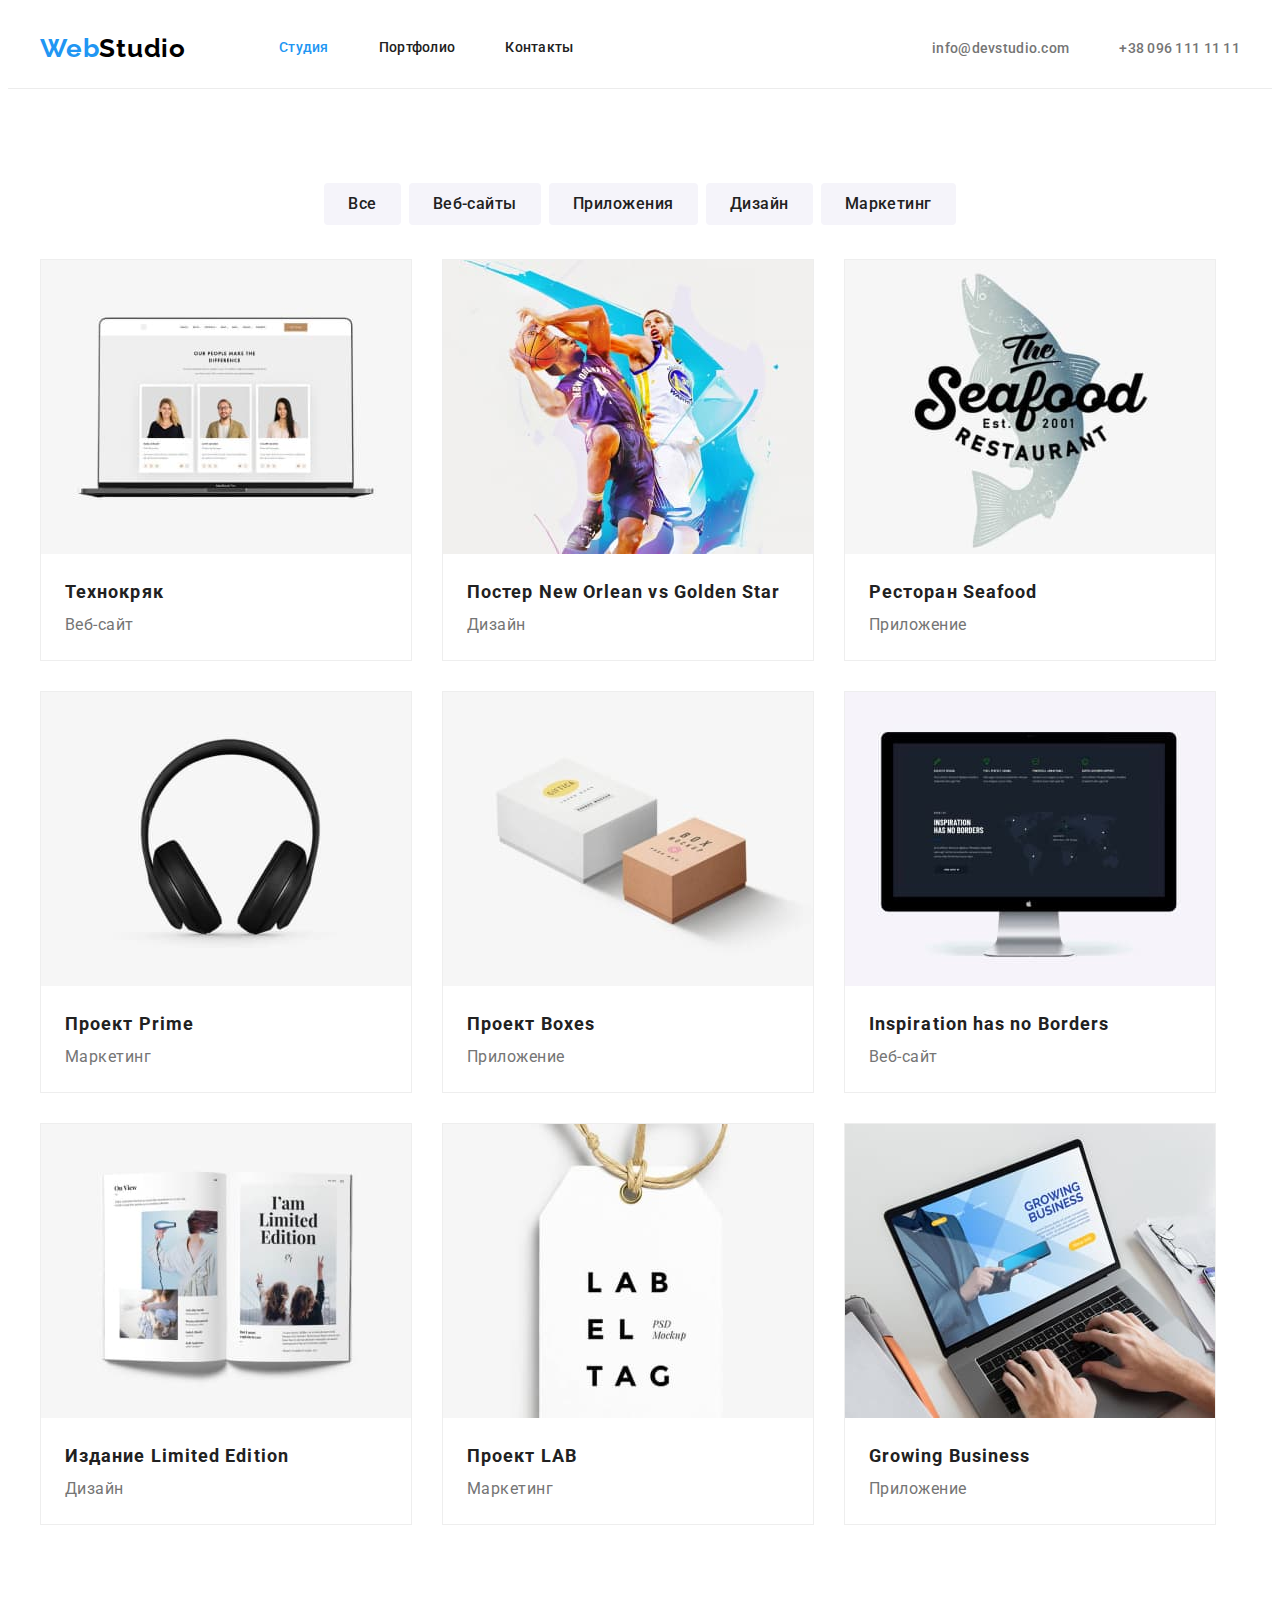
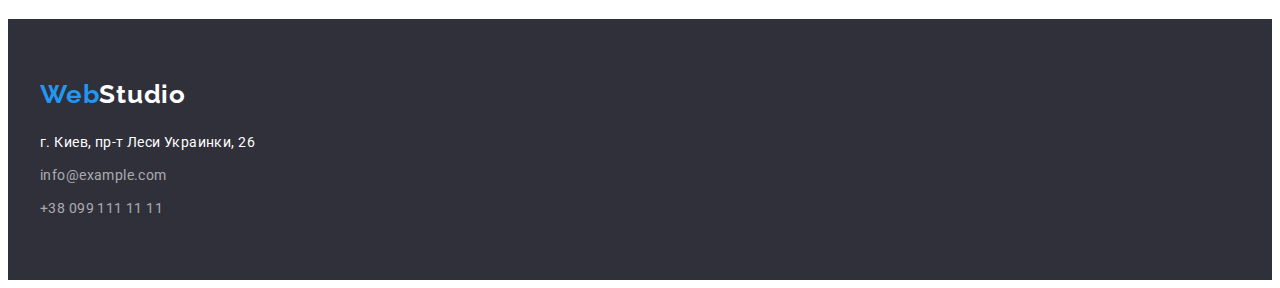
==== commit e0661fcc: "Добавляет стили для геометрии" ====
--- a/portfolio.html
+++ b/portfolio.html
@@ -27,8 +27,8 @@
         <nav class="nav">
           <a class="logo" href="./index.html">Web<span class="logo-part">Studio</span></a>
           <ul class="site-nav list">
-            <li class="item"><a href="./index.html" class="link">Студия</a></li>
-            <li class="item"><a href="./portfolio.html" class="link current">Портфолио</a></li>
+            <li class="item"><a href="./index.html" class="link current">Студия</a></li>
+            <li class="item"><a href="./portfolio.html" class="link">Портфолио</a></li>
             <li class="item"><a href="" class="link">Контакты</a></li>
           </ul>
         </nav>
@@ -44,102 +44,133 @@
     <!-- Основной контент -->
     <main>
       <!-- Портфолио проектов -->
-      <section>
+      <section class="section">
         <h1 class="visually-hidden">Портфолио проектов</h1>
-        <ul class="filter-list list">
-          <li><button class="filter-item" type="button">Все</button></li>
-          <li><button class="filter-item" type="button">Веб-сайты</button></li>
-          <li><button class="filter-item" type="button">Приложения</button></li>
-          <li><button class="filter-item" type="button">Дизайн</button></li>
-          <li><button class="filter-item" type="button">Маркетинг</button></li>
-        </ul>
-        <ul class="projects-list list">
-          <li>
-            <img
-              src="./images/project1.jpg"
-              alt="ноутбук со страницей сайта"
-              width="370"
-              height="294"
-            />
-            <h2 class="project-title">Технокряк</h2>
-            <p class="project-type">Веб-сайт</p>
-          </li>
-          <li>
-            <img
-              src="./images/project2.jpg"
-              alt="двое мужчин играют в баскетбол "
-              width="370"
-              height="294"
-            />
-            <h2 class="project-title">Постер <span lang="en">New Orlean vs Golden Star</span></h2>
-            <p class="project-type">Дизайн</p>
-          </li>
-          <li>
-            <img src="./images/project3.jpg" alt="логотип ресторана" width="370" height="294" />
-            <h2 class="project-title">Ресторан <span lang="en">Seafood</span></h2>
-            <p class="project-type">Приложение</p>
-          </li>
-          <li>
-            <img src="./images/project4.jpg" alt="наушники" width="370" height="294" />
-            <h2 class="project-title">Проект <span lang="en">Prime</span></h2>
-            <p class="project-type">Маркетинг</p>
-          </li>
-          <li>
-            <img src="./images/project5.jpg" alt="две коробки" width="370" height="294" />
-            <h2 class="project-title">Проект <span lang="en">Boxes</span></h2>
-            <p class="project-type">Приложение</p>
-          </li>
-          <li>
-            <img src="./images/project6.jpg" alt="монитор компьютера" width="370" height="294" />
-            <h2 class="project-title" lang="en">Inspiration has no Borders</h2>
-            <p class="project-type">Веб-сайт</p>
-          </li>
-          <li>
-            <img src="./images/project7.jpg" alt="раскрытый журнал" width="370" height="294" />
-            <h2 class="project-title">Издание <span lang="en">Limited Edition</span></h2>
-            <p class="project-type">Дизайн</p>
-          </li>
-          <li>
-            <img src="./images/project8.jpg" alt="этикетка с логотипом" width="370" height="294" />
-            <h2 class="project-title">Проект <span lang="en">LAB</span></h2>
-            <p class="project-type">Маркетинг</p>
-          </li>
-          <li>
-            <img
-              src="./images/project9.jpg"
-              alt="руки на клавиатуре ноутбука"
-              width="370"
-              height="294"
-            />
-            <h2 class="project-title" lang="en">Growing Business</h2>
-            <p class="project-type">Приложение</p>
-          </li>
-        </ul>
+        <div class="container">
+          <ul class="filter-list list">
+            <li class="item"><button class="filter-item" type="button">Все</button></li>
+            <li class="item"><button class="filter-item" type="button">Веб-сайты</button></li>
+            <li class="item"><button class="filter-item" type="button">Приложения</button></li>
+            <li class="item"><button class="filter-item" type="button">Дизайн</button></li>
+            <li class="item"><button class="filter-item" type="button">Маркетинг</button></li>
+          </ul>
+          <ul class="projects-list list">
+            <li class="item">
+              <img
+                src="./images/project1.jpg"
+                alt="ноутбук со страницей сайта"
+                width="370"
+                height="294"
+              />
+              <div class="content">
+                <h2 class="project-title">Технокряк</h2>
+                <p class="project-type">Веб-сайт</p>
+              </div>
+            </li>
+            <li class="item">
+              <img
+                src="./images/project2.jpg"
+                alt="двое мужчин играют в баскетбол "
+                width="370"
+                height="294"
+              />
+              <div class="content">
+                <h2 class="project-title">
+                  Постер <span lang="en">New Orlean vs Golden Star</span>
+                </h2>
+                <p class="project-type">Дизайн</p>
+              </div>
+            </li>
+            <li class="item">
+              <img src="./images/project3.jpg" alt="логотип ресторана" width="370" height="294" />
+              <div class="content">
+                <h2 class="project-title">Ресторан <span lang="en">Seafood</span></h2>
+                <p class="project-type">Приложение</p>
+              </div>
+            </li>
+            <li class="item">
+              <img src="./images/project4.jpg" alt="наушники" width="370" height="294" />
+              <div class="content">
+                <h2 class="project-title">Проект <span lang="en">Prime</span></h2>
+                <p class="project-type">Маркетинг</p>
+              </div>
+            </li>
+            <li class="item">
+              <img src="./images/project5.jpg" alt="две коробки" width="370" height="294" />
+              <div class="content">
+                <h2 class="project-title">Проект <span lang="en">Boxes</span></h2>
+                <p class="project-type">Приложение</p>
+              </div>
+            </li>
+            <li class="item">
+              <img src="./images/project6.jpg" alt="монитор компьютера" width="370" height="294" />
+              <div class="content">
+                <h2 class="project-title" lang="en">Inspiration has no Borders</h2>
+                <p class="project-type">Веб-сайт</p>
+              </div>
+            </li>
+            <li class="item">
+              <img src="./images/project7.jpg" alt="раскрытый журнал" width="370" height="294" />
+              <div class="content">
+                <h2 class="project-title">Издание <span lang="en">Limited Edition</span></h2>
+                <p class="project-type">Дизайн</p>
+              </div>
+            </li>
+            <li class="item">
+              <img
+                src="./images/project8.jpg"
+                alt="этикетка с логотипом"
+                width="370"
+                height="294"
+              />
+              <div class="content">
+                <h2 class="project-title">Проект <span lang="en">LAB</span></h2>
+                <p class="project-type">Маркетинг</p>
+              </div>
+            </li>
+            <li class="item">
+              <img
+                src="./images/project9.jpg"
+                alt="руки на клавиатуре ноутбука"
+                width="370"
+                height="294"
+              />
+              <div class="content">
+                <h2 class="project-title" lang="en">Growing Business</h2>
+                <p class="project-type">Приложение</p>
+              </div>
+            </li>
+          </ul>
+        </div>
       </section>
     </main>
 
     <!--Подвал сайта-->
     <footer class="footer">
-      <a class="logo" href="./index.html">Web<span class="logo-studio">Studio</span></a>
-      <address class="address">
-        <ul class="list">
-          <li>
-            <a
-              class="location"
-              href="https://goo.gl/maps/8b3qc9g8HUJVJRzd8"
-              target="_blank"
-              rel="noopener noreferrer"
-              >г. Киев, пр-т Леси Украинки, 26</a
-            >
-          </li>
-          <li>
-            <a class="address-contacts" href="mailto:info@example.com">info@example.com</a>
-          </li>
-          <li>
-            <a class="address-contacts" href="tel:+380991111111">+38 099 111 11 11</a>
-          </li>
-        </ul>
-      </address>
+      <div class="container">
+        <a class="logo logo-margin" href="./index.html"
+          >Web<span class="logo-studio">Studio</span></a
+        >
+        <address class="address">
+          <ul class="list">
+            <li class="item">
+              <a
+                class="location"
+                href="https://goo.gl/maps/8b3qc9g8HUJVJRzd8"
+                target="_blank"
+                rel="noopener noreferrer"
+                >г. Киев, пр-т Леси Украинки, 26</a
+              >
+            </li>
+            <li class="item">
+              <a class="address-contacts" href="mailto:info@example.com">info@example.com</a>
+            </li>
+            <li class="item">
+              <a class="address-contacts" href="tel:+380991111111">+38 099 111 11 11</a>
+            </li>
+          </ul>
+        </address>
+      </div>
     </footer>
   </body>
 </html>
--- a/css/styles.css
+++ b/css/styles.css
@@ -4,10 +4,11 @@
   --secondary-txt-color: #757575;
   --contrast-txt-color: #ffffff;
   --main-title-color: #212121;
+  --bg-color: #ffffff;
 }
 
 body {
-  background-color: #ffffff;
+  background-color: var(--bg-color);
   color: #212121;
   font-family: Roboto, sans-serif;
 }
@@ -32,8 +33,8 @@
 .container {
   width: 1200px;
   margin: 0 auto;
-  padding: 0 15px;
-  outline: 2px solid tomato;
+  padding-right: 15px;
+  padding-left: 15px;
 }
 
 .section {
@@ -47,7 +48,18 @@
   height: auto;
 }
 
+h1,
+h2,
+h3,
+p {
+  margin: 0;
+}
+
 /* ---------------Шапка сайта--------------- */
+
+.header {
+  border-bottom: 1px solid #ececec;
+}
 
 .logo {
   font-family: Raleway;
@@ -137,6 +149,14 @@
   padding-top: 60px;
   padding-bottom: 60px;
   background-color: #2f303a;
+}
+
+.address .list {
+  margin-top: 20px;
+}
+
+.address .item:not(:last-child) {
+  margin-bottom: 9px;
 }
 
 .location {
@@ -174,15 +194,14 @@
   padding-bottom: 200px;
   color: var(--contrast-txt-color);
   background-color: #2f303a;
-
   text-align: center;
 }
 
 .hero-title {
-  margin-top: 0;
+  width: 696px;
   margin-bottom: 30px;
-  /* padding-right: 452px;
-  padding-left: 452px; */
+  margin-right: auto;
+  margin-left: auto;
 
   font-weight: 900;
   font-size: 44px;
@@ -220,12 +239,15 @@
   display: flex;
 }
 
+.features-item {
+  width: 270px;
+}
+
 .features-list .features-item:not(:last-child) {
   margin-right: 30px;
 }
 
 .features-name {
-  margin-top: 0;
   margin-bottom: 10px;
 
   font-weight: 700;
@@ -250,7 +272,6 @@
 }
 
 .section-title {
-  margin-top: 0;
   margin-bottom: 50px;
 
   font-weight: 700;
@@ -277,12 +298,31 @@
   background-color: #f5f4fa;
 }
 
+.members-list {
+  display: flex;
+}
+
 .member-item {
+  padding-bottom: 30px;
   font-size: 16px;
   line-height: 1.2;
+  background-color: var(--bg-color);
+  box-shadow: 0px 1px 3px rgba(0, 0, 0, 0.12), 0px 1px 1px rgba(0, 0, 0, 0.14),
+    0px 2px 1px rgba(0, 0, 0, 0.2);
+  border-radius: 0px 0px 4px 4px;
+}
+
+.members-list .member-item:not(:last-child) {
+  margin-right: 30px;
+}
+
+.member-item .content {
+  margin-top: 30px;
+  text-align: center;
 }
 
 .member-name {
+  margin-bottom: 10px;
   font-weight: 500;
 }
 
@@ -292,6 +332,12 @@
 
 /* ---------------Страница Портфолио--------------- */
 /* ---------------Портфолио проектов--------------- */
+
+.filter-list {
+  margin-bottom: 34px;
+  display: flex;
+  justify-content: center;
+}
 
 .filter-item {
   cursor: pointer;
@@ -303,12 +349,42 @@
   letter-spacing: 0.03em;
   color: var(--main-txt-color);
   background-color: #f5f4fa;
+
+  border-radius: 4px;
+  padding: 6px 22px;
+  min-width: 73px;
+  border: 2px solid transparent;
 }
 
 .filter-item:hover,
 .filter-item:focus {
   color: var(--contrast-txt-color);
   background-color: var(--accent-color);
+}
+
+.filter-list .item:not(:last-child) {
+  margin-right: 8px;
+}
+
+.projects-list {
+  display: flex;
+  flex-wrap: wrap;
+}
+
+.projects-list .item {
+  width: 370px;
+  margin-right: 30px;
+  margin-bottom: 30px;
+
+  border: 1px solid #eeeeee;
+}
+
+.projects-list .item:nth-child(3n) {
+  margin-right: 0;
+}
+
+.projects-list .item:nth-last-child(-n + 3) {
+  margin-bottom: 0;
 }
 
 .project-title {
@@ -323,3 +399,14 @@
   letter-spacing: 0.03em;
   color: var(--secondary-txt-color);
 }
+
+.projects-list .item {
+  display: flex;
+  flex-direction: column;
+}
+
+.item > .content {
+  flex-grow: 1;
+  margin-top: 20px;
+  padding: 0 24px 20px 24px;
+}
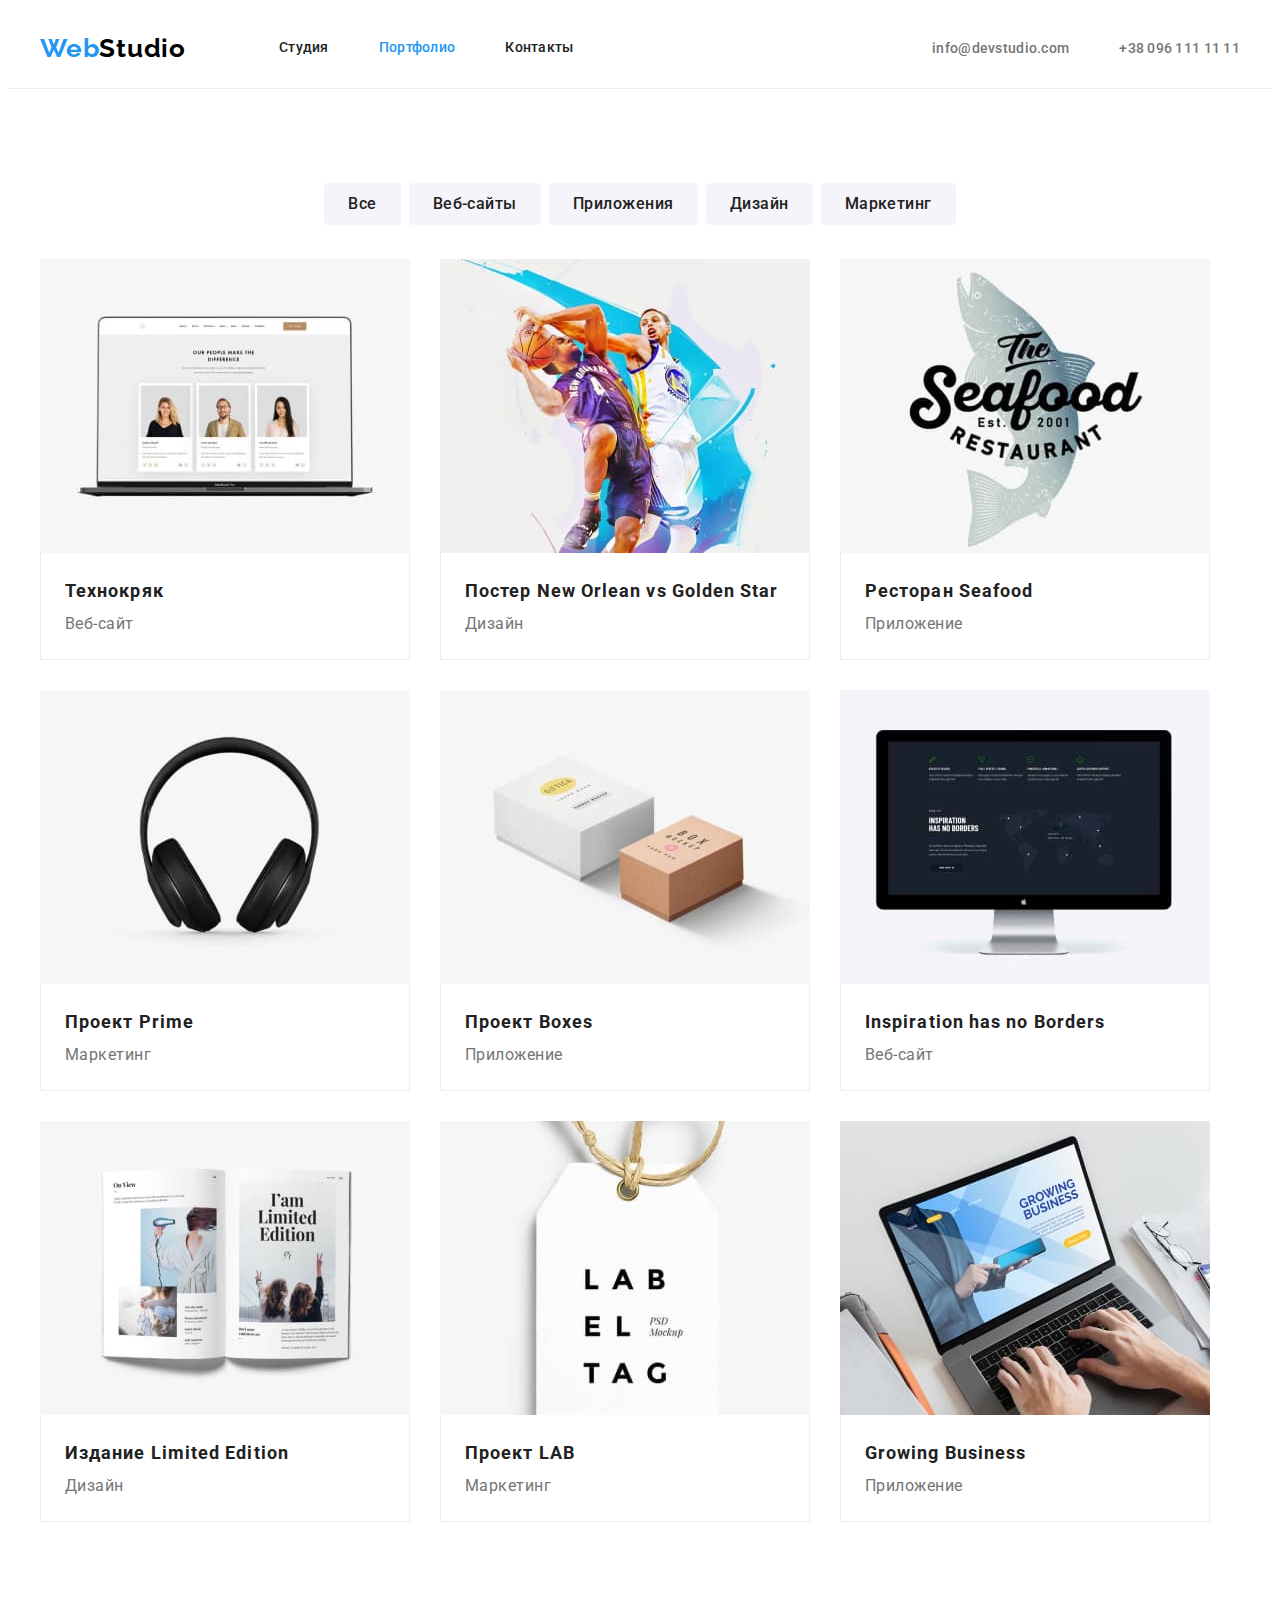
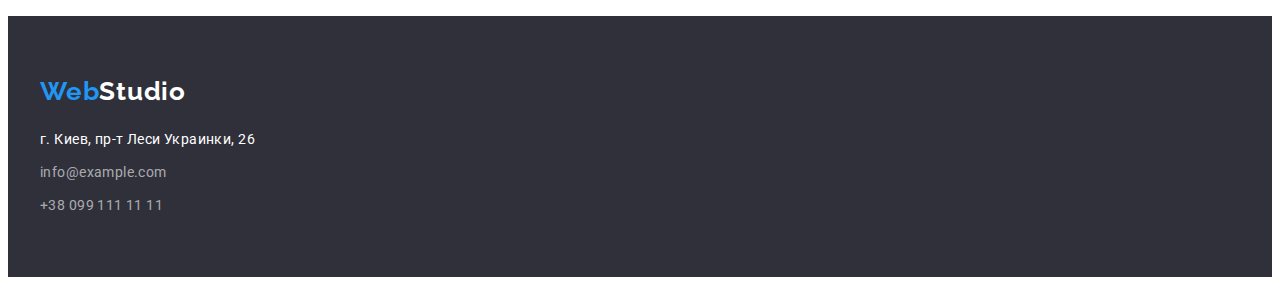
==== commit 4fc46a26: "Добавляет рамку для карточек" ====
--- a/portfolio.html
+++ b/portfolio.html
@@ -4,7 +4,7 @@
     <meta charset="UTF-8" />
     <meta http-equiv="X-UA-Compatible" content="IE=edge" />
     <meta name="viewport" content="width=device-width, initial-scale=1.0" />
-    <title>Студия</title>
+    <title>Портфолио</title>
     <link
       href="https://fonts.googleapis.com/css2?family=Raleway:wght@700&family=Roboto:wght@400;500;700;900&display=swap"
       rel="stylesheet"
@@ -27,8 +27,8 @@
         <nav class="nav">
           <a class="logo" href="./index.html">Web<span class="logo-part">Studio</span></a>
           <ul class="site-nav list">
-            <li class="item"><a href="./index.html" class="link current">Студия</a></li>
-            <li class="item"><a href="./portfolio.html" class="link">Портфолио</a></li>
+            <li class="item"><a href="./index.html" class="link">Студия</a></li>
+            <li class="item"><a href="./portfolio.html" class="link current">Портфолио</a></li>
             <li class="item"><a href="" class="link">Контакты</a></li>
           </ul>
         </nav>
--- a/css/styles.css
+++ b/css/styles.css
@@ -372,11 +372,11 @@
 }
 
 .projects-list .item {
+  display: flex;
+  flex-direction: column;
   width: 370px;
   margin-right: 30px;
   margin-bottom: 30px;
-
-  border: 1px solid #eeeeee;
 }
 
 .projects-list .item:nth-child(3n) {
@@ -400,13 +400,10 @@
   color: var(--secondary-txt-color);
 }
 
-.projects-list .item {
-  display: flex;
-  flex-direction: column;
-}
-
 .item > .content {
   flex-grow: 1;
-  margin-top: 20px;
-  padding: 0 24px 20px 24px;
-}
+  padding: 20px 24px;
+  border-right: 1px solid #eeeeee;
+  border-bottom: 1px solid #eeeeee;
+  border-left: 1px solid #eeeeee;
+}
